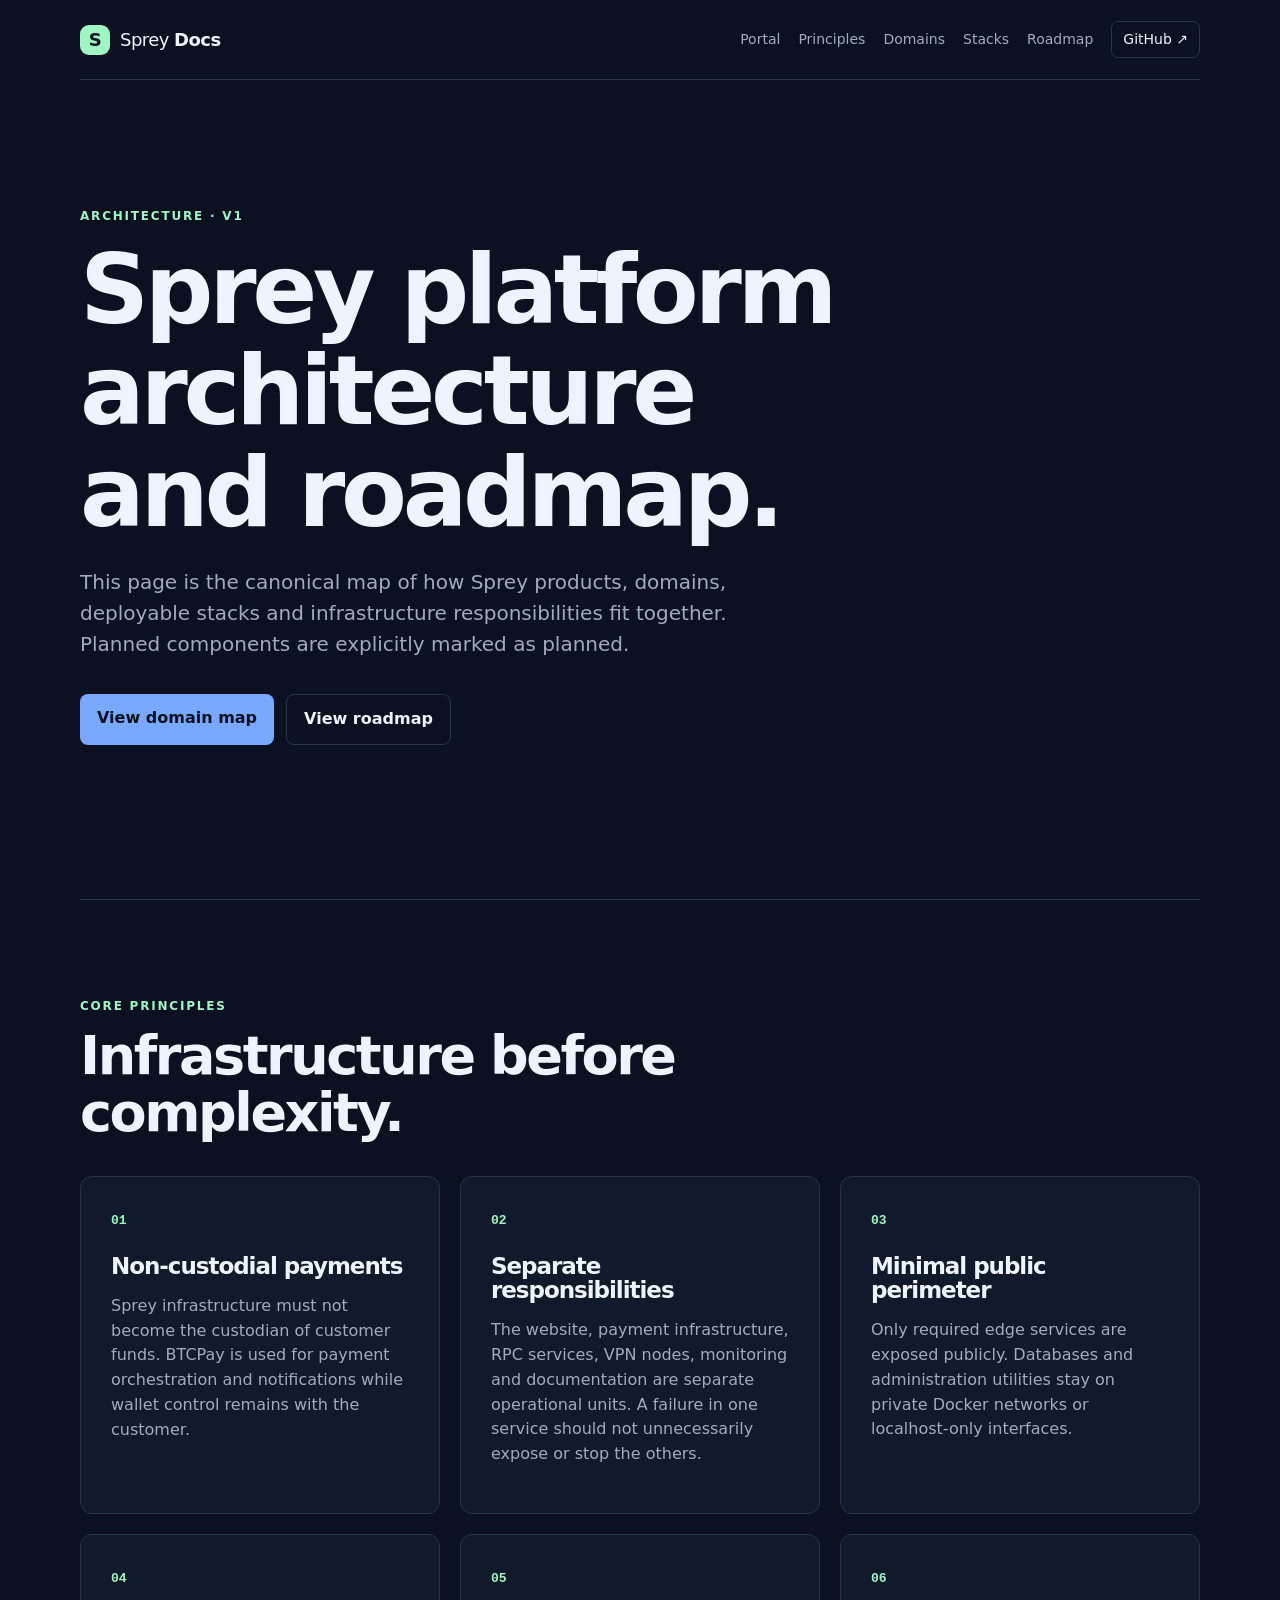
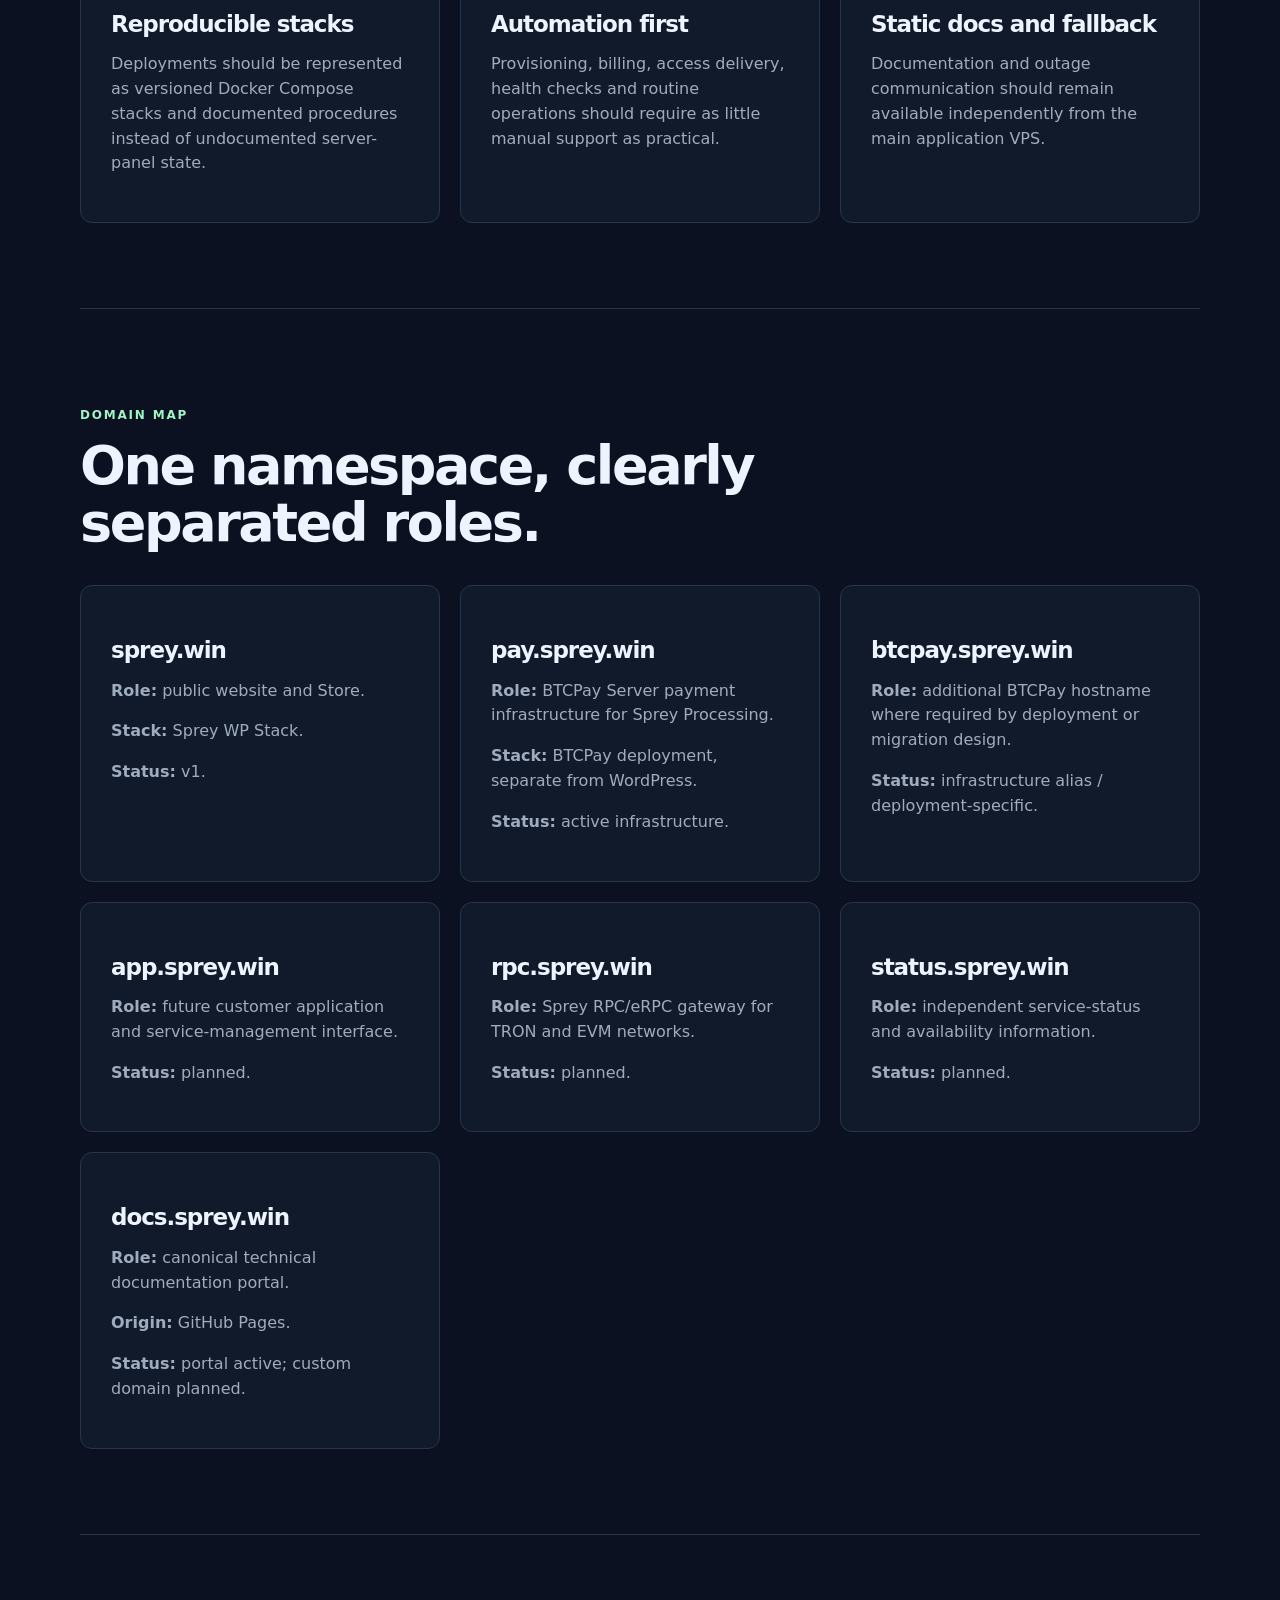
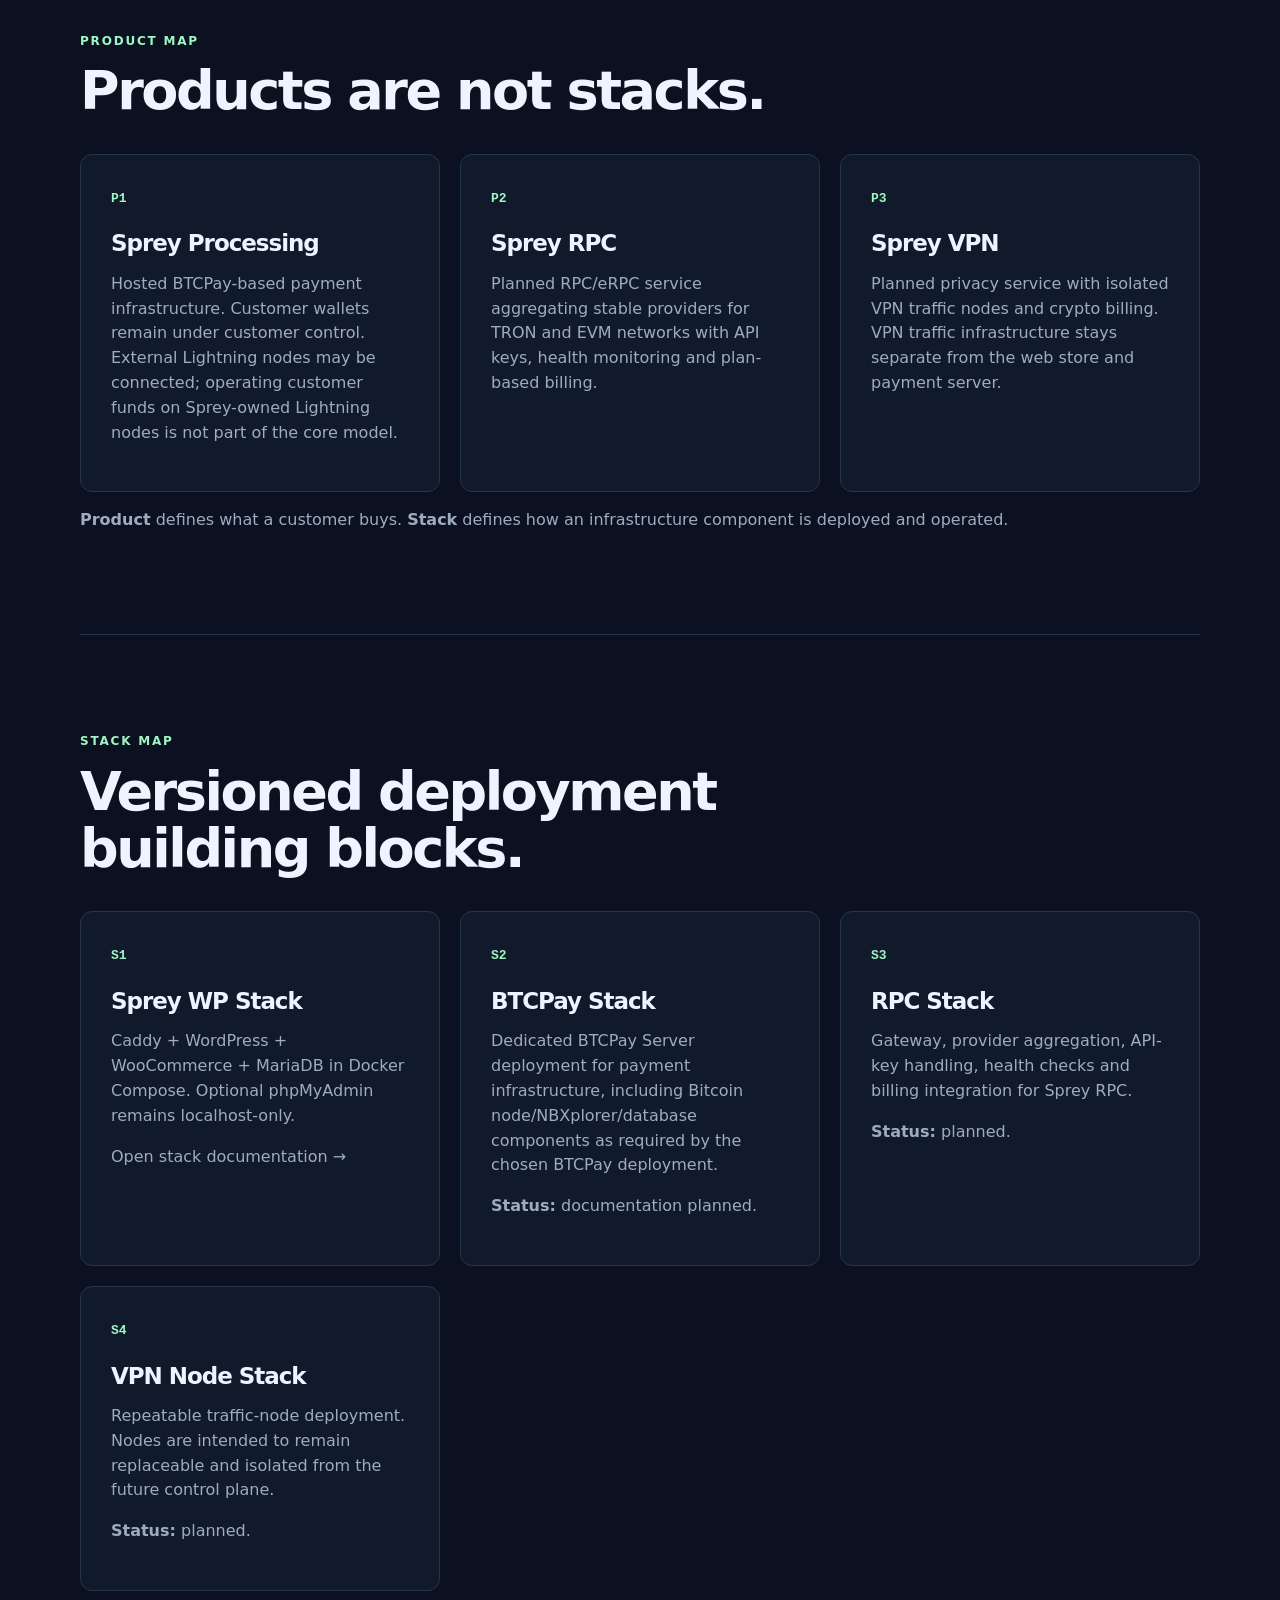
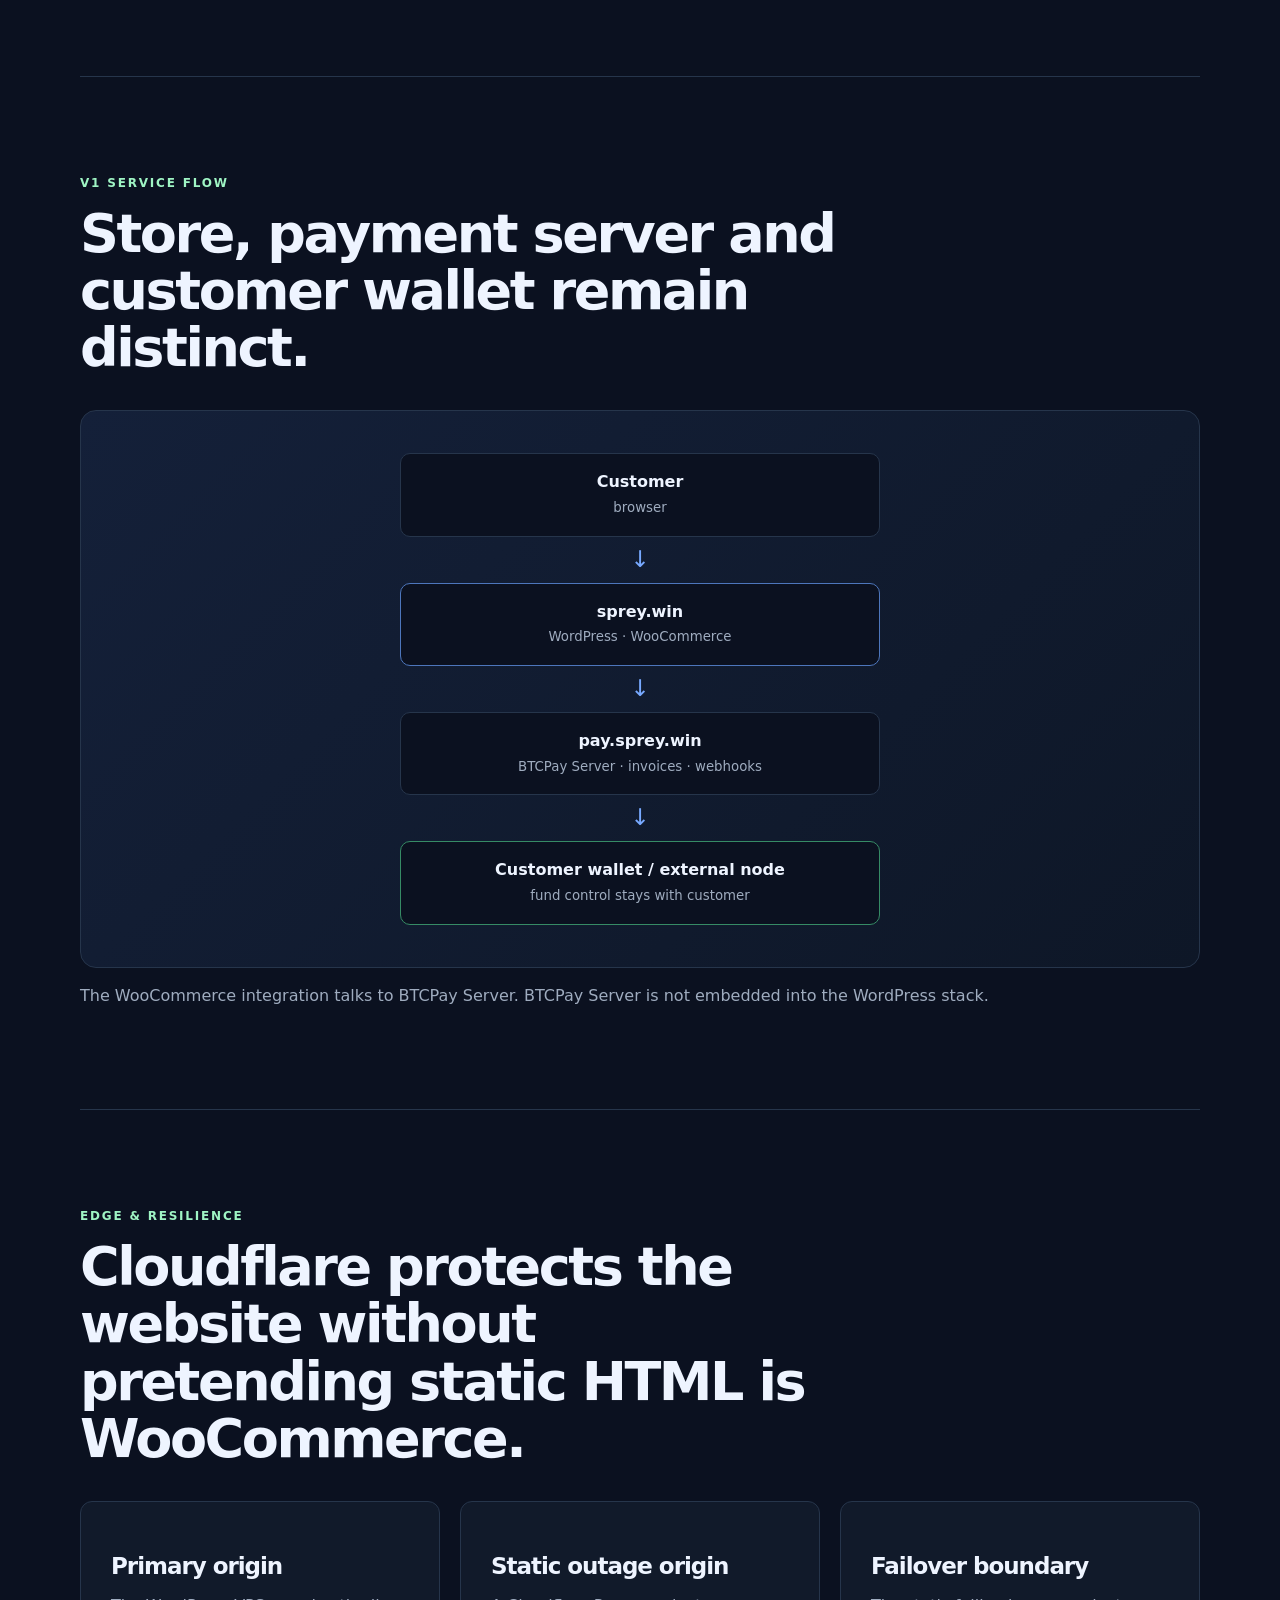
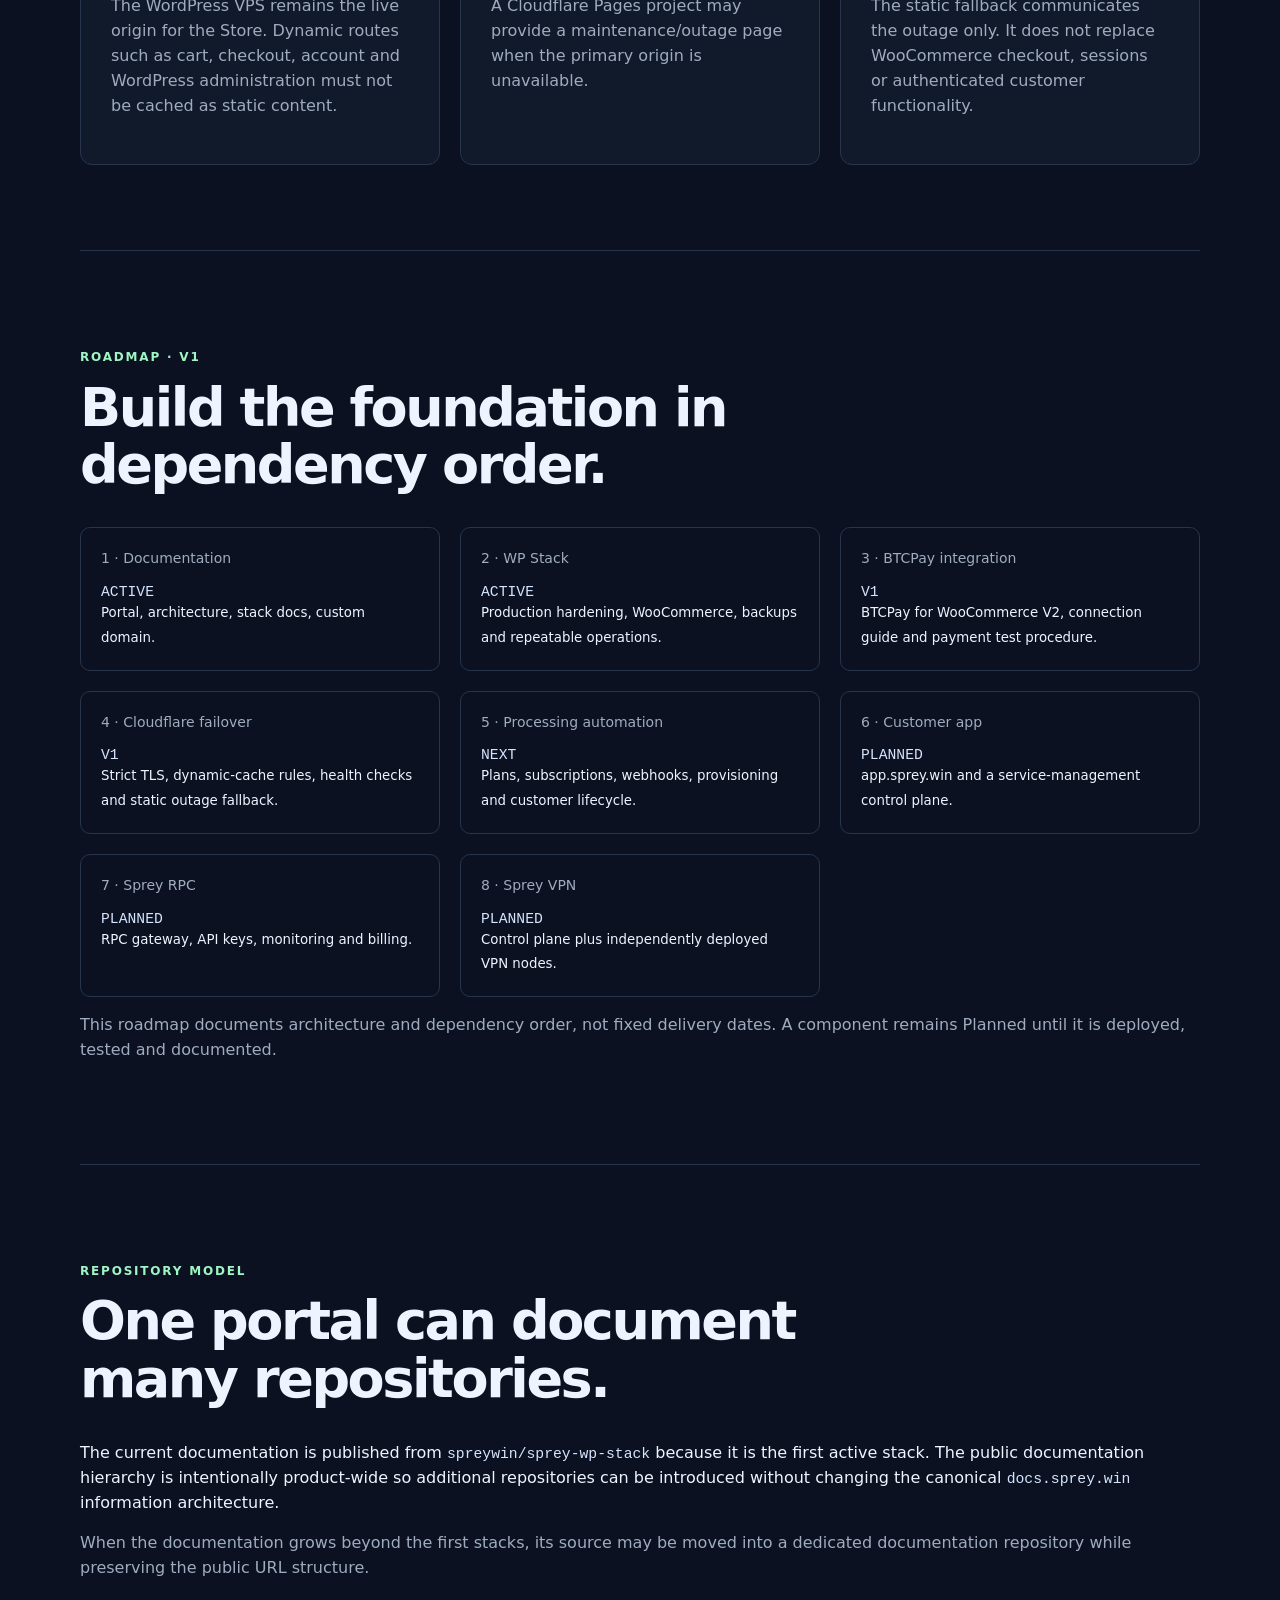
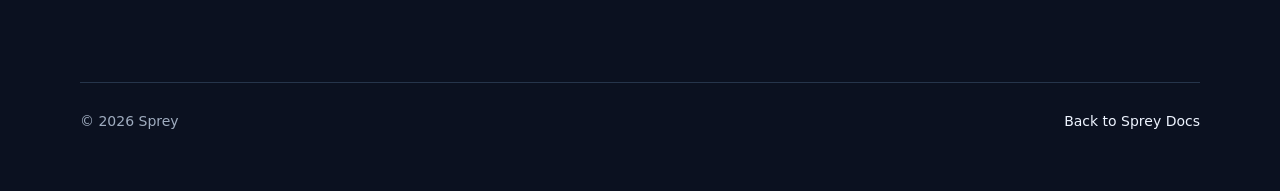
==== docs/architecture/index.html @ bfdc6162 "docs: add Sprey v1 architecture and roadmap" ====
<!doctype html>
<html lang="en">
<head>
  <meta charset="utf-8">
  <meta name="viewport" content="width=device-width, initial-scale=1">
  <meta name="description" content="Sprey v1 architecture and roadmap.">
  <title>Sprey Architecture & Roadmap — Sprey Docs</title>
  <link rel="stylesheet" href="../style.css">
</head>
<body>
<header class="site-header">
  <a class="brand" href="../"><span class="brand-mark">S</span><span>Sprey <b>Docs</b></span></a>
  <nav aria-label="Navigation"><a href="../">Portal</a><a href="#principles">Principles</a><a href="#domains">Domains</a><a href="#stacks">Stacks</a><a href="#roadmap">Roadmap</a><a class="nav-github" href="https://github.com/spreywin" rel="noopener">GitHub ↗</a></nav>
</header>
<main>
  <section class="hero">
    <p class="eyebrow">ARCHITECTURE · V1</p>
    <h1>Sprey platform architecture and roadmap.</h1>
    <p class="lead">This page is the canonical map of how Sprey products, domains, deployable stacks and infrastructure responsibilities fit together. Planned components are explicitly marked as planned.</p>
    <div class="hero-actions"><a class="button primary" href="#domains">View domain map</a><a class="button secondary" href="#roadmap">View roadmap</a></div>
  </section>

  <section id="principles" class="section">
    <p class="eyebrow">CORE PRINCIPLES</p><h2>Infrastructure before complexity.</h2>
    <div class="cards">
      <article><span class="card-number">01</span><h3>Non-custodial payments</h3><p>Sprey infrastructure must not become the custodian of customer funds. BTCPay is used for payment orchestration and notifications while wallet control remains with the customer.</p></article>
      <article><span class="card-number">02</span><h3>Separate responsibilities</h3><p>The website, payment infrastructure, RPC services, VPN nodes, monitoring and documentation are separate operational units. A failure in one service should not unnecessarily expose or stop the others.</p></article>
      <article><span class="card-number">03</span><h3>Minimal public perimeter</h3><p>Only required edge services are exposed publicly. Databases and administration utilities stay on private Docker networks or localhost-only interfaces.</p></article>
      <article><span class="card-number">04</span><h3>Reproducible stacks</h3><p>Deployments should be represented as versioned Docker Compose stacks and documented procedures instead of undocumented server-panel state.</p></article>
      <article><span class="card-number">05</span><h3>Automation first</h3><p>Provisioning, billing, access delivery, health checks and routine operations should require as little manual support as practical.</p></article>
      <article><span class="card-number">06</span><h3>Static docs and fallback</h3><p>Documentation and outage communication should remain available independently from the main application VPS.</p></article>
    </div>
  </section>

  <section id="domains" class="section">
    <p class="eyebrow">DOMAIN MAP</p><h2>One namespace, clearly separated roles.</h2>
    <div class="cards">
      <article><h3>sprey.win</h3><p><strong>Role:</strong> public website and Store.</p><p><strong>Stack:</strong> Sprey WP Stack.</p><p><strong>Status:</strong> v1.</p></article>
      <article><h3>pay.sprey.win</h3><p><strong>Role:</strong> BTCPay Server payment infrastructure for Sprey Processing.</p><p><strong>Stack:</strong> BTCPay deployment, separate from WordPress.</p><p><strong>Status:</strong> active infrastructure.</p></article>
      <article><h3>btcpay.sprey.win</h3><p><strong>Role:</strong> additional BTCPay hostname where required by deployment or migration design.</p><p><strong>Status:</strong> infrastructure alias / deployment-specific.</p></article>
      <article><h3>app.sprey.win</h3><p><strong>Role:</strong> future customer application and service-management interface.</p><p><strong>Status:</strong> planned.</p></article>
      <article><h3>rpc.sprey.win</h3><p><strong>Role:</strong> Sprey RPC/eRPC gateway for TRON and EVM networks.</p><p><strong>Status:</strong> planned.</p></article>
      <article><h3>status.sprey.win</h3><p><strong>Role:</strong> independent service-status and availability information.</p><p><strong>Status:</strong> planned.</p></article>
      <article><h3>docs.sprey.win</h3><p><strong>Role:</strong> canonical technical documentation portal.</p><p><strong>Origin:</strong> GitHub Pages.</p><p><strong>Status:</strong> portal active; custom domain planned.</p></article>
    </div>
  </section>

  <section class="section">
    <p class="eyebrow">PRODUCT MAP</p><h2>Products are not stacks.</h2>
    <div class="cards">
      <article><span class="card-number">P1</span><h3>Sprey Processing</h3><p>Hosted BTCPay-based payment infrastructure. Customer wallets remain under customer control. External Lightning nodes may be connected; operating customer funds on Sprey-owned Lightning nodes is not part of the core model.</p></article>
      <article><span class="card-number">P2</span><h3>Sprey RPC</h3><p>Planned RPC/eRPC service aggregating stable providers for TRON and EVM networks with API keys, health monitoring and plan-based billing.</p></article>
      <article><span class="card-number">P3</span><h3>Sprey VPN</h3><p>Planned privacy service with isolated VPN traffic nodes and crypto billing. VPN traffic infrastructure stays separate from the web store and payment server.</p></article>
    </div>
    <p class="note"><strong>Product</strong> defines what a customer buys. <strong>Stack</strong> defines how an infrastructure component is deployed and operated.</p>
  </section>

  <section id="stacks" class="section">
    <p class="eyebrow">STACK MAP</p><h2>Versioned deployment building blocks.</h2>
    <div class="cards">
      <article><span class="card-number">S1</span><h3>Sprey WP Stack</h3><p>Caddy + WordPress + WooCommerce + MariaDB in Docker Compose. Optional phpMyAdmin remains localhost-only.</p><p><a href="../stacks/wp-stack/">Open stack documentation →</a></p></article>
      <article><span class="card-number">S2</span><h3>BTCPay Stack</h3><p>Dedicated BTCPay Server deployment for payment infrastructure, including Bitcoin node/NBXplorer/database components as required by the chosen BTCPay deployment.</p><p><strong>Status:</strong> documentation planned.</p></article>
      <article><span class="card-number">S3</span><h3>RPC Stack</h3><p>Gateway, provider aggregation, API-key handling, health checks and billing integration for Sprey RPC.</p><p><strong>Status:</strong> planned.</p></article>
      <article><span class="card-number">S4</span><h3>VPN Node Stack</h3><p>Repeatable traffic-node deployment. Nodes are intended to remain replaceable and isolated from the future control plane.</p><p><strong>Status:</strong> planned.</p></article>
    </div>
  </section>

  <section class="section">
    <p class="eyebrow">V1 SERVICE FLOW</p><h2>Store, payment server and customer wallet remain distinct.</h2>
    <div class="architecture" role="img" aria-label="Customer to Sprey Store to BTCPay to customer wallet flow">
      <div class="node internet">Customer<br><small>browser</small></div><span class="arrow">↓</span>
      <div class="node caddy">sprey.win<br><small>WordPress · WooCommerce</small></div><span class="arrow">↓</span>
      <div class="node wordpress">pay.sprey.win<br><small>BTCPay Server · invoices · webhooks</small></div><span class="arrow">↓</span>
      <div class="node database">Customer wallet / external node<br><small>fund control stays with customer</small></div>
    </div>
    <p class="note">The WooCommerce integration talks to BTCPay Server. BTCPay Server is not embedded into the WordPress stack.</p>
  </section>

  <section class="section">
    <p class="eyebrow">EDGE & RESILIENCE</p><h2>Cloudflare protects the website without pretending static HTML is WooCommerce.</h2>
    <div class="cards">
      <article><h3>Primary origin</h3><p>The WordPress VPS remains the live origin for the Store. Dynamic routes such as cart, checkout, account and WordPress administration must not be cached as static content.</p></article>
      <article><h3>Static outage origin</h3><p>A Cloudflare Pages project may provide a maintenance/outage page when the primary origin is unavailable.</p></article>
      <article><h3>Failover boundary</h3><p>The static fallback communicates the outage only. It does not replace WooCommerce checkout, sessions or authenticated customer functionality.</p></article>
    </div>
  </section>

  <section id="roadmap" class="section operations">
    <p class="eyebrow">ROADMAP · V1</p><h2>Build the foundation in dependency order.</h2>
    <div class="command-grid">
      <div><p>1 · Documentation</p><code>ACTIVE</code><small>Portal, architecture, stack docs, custom domain.</small></div>
      <div><p>2 · WP Stack</p><code>ACTIVE</code><small>Production hardening, WooCommerce, backups and repeatable operations.</small></div>
      <div><p>3 · BTCPay integration</p><code>V1</code><small>BTCPay for WooCommerce V2, connection guide and payment test procedure.</small></div>
      <div><p>4 · Cloudflare failover</p><code>V1</code><small>Strict TLS, dynamic-cache rules, health checks and static outage fallback.</small></div>
      <div><p>5 · Processing automation</p><code>NEXT</code><small>Plans, subscriptions, webhooks, provisioning and customer lifecycle.</small></div>
      <div><p>6 · Customer app</p><code>PLANNED</code><small>app.sprey.win and a service-management control plane.</small></div>
      <div><p>7 · Sprey RPC</p><code>PLANNED</code><small>RPC gateway, API keys, monitoring and billing.</small></div>
      <div><p>8 · Sprey VPN</p><code>PLANNED</code><small>Control plane plus independently deployed VPN nodes.</small></div>
    </div>
    <p class="warning">This roadmap documents architecture and dependency order, not fixed delivery dates. A component remains Planned until it is deployed, tested and documented.</p>
  </section>

  <section class="section">
    <p class="eyebrow">REPOSITORY MODEL</p><h2>One portal can document many repositories.</h2>
    <p>The current documentation is published from <code>spreywin/sprey-wp-stack</code> because it is the first active stack. The public documentation hierarchy is intentionally product-wide so additional repositories can be introduced without changing the canonical <code>docs.sprey.win</code> information architecture.</p>
    <p class="note">When the documentation grows beyond the first stacks, its source may be moved into a dedicated documentation repository while preserving the public URL structure.</p>
  </section>
</main>
<footer><span>© 2026 Sprey</span><a href="../">Back to Sprey Docs</a></footer>
</body>
</html>
---- docs/style.css ----
:root{--ink:#eef4ff;--muted:#9facbf;--blue:#78a9ff;--line:#26354b;--surface:#111a2a;--page:#0b1120;--mint:#9ff5c4}*{box-sizing:border-box}html{scroll-behavior:smooth}body{margin:0;color:var(--ink);background:var(--page);font:16px/1.55 Inter,ui-sans-serif,system-ui,sans-serif}a{color:inherit;text-decoration:none}code{color:#d5e5ff;font:.92em ui-monospace,SFMono-Regular,Menlo,monospace}.site-header,main,footer{width:min(1120px,calc(100% - 40px));margin:auto}.site-header{height:80px;display:flex;align-items:center;justify-content:space-between;border-bottom:1px solid var(--line)}.brand{display:flex;gap:10px;align-items:center;font-size:18px;letter-spacing:-.03em}.brand b{font-weight:700}.brand-mark{display:grid;width:30px;height:30px;place-items:center;border-radius:9px;color:var(--page);background:var(--mint);font-weight:900}nav{display:flex;align-items:center;gap:18px;color:var(--muted);font-size:14px}nav a:hover{color:var(--ink)}.nav-github{border:1px solid var(--line);padding:7px 11px;border-radius:7px;color:var(--ink)}.hero{padding:115px 0 90px;max-width:820px}.eyebrow{color:var(--mint);font-size:12px;font-weight:800;letter-spacing:.15em}.hero h1,h2,h3{letter-spacing:-.045em;line-height:1.06}.hero h1{margin:14px 0 22px;font-size:clamp(48px,8vw,96px)}.lead{max-width:690px;color:var(--muted);font-size:20px}.hero-actions{display:flex;flex-wrap:wrap;gap:12px;margin:34px 0 64px}.button{padding:12px 17px;border-radius:8px;font-weight:700}.primary{background:var(--blue);color:#061121}.secondary{border:1px solid var(--line)}.quick-facts{display:flex;flex-wrap:wrap;gap:38px;margin:0}.quick-facts div{min-width:145px}.quick-facts dt{font-weight:750;font-size:20px}.quick-facts dd{margin:0;color:var(--muted);font-size:14px}.section{padding:85px 0;border-top:1px solid var(--line)}.section h2{font-size:clamp(31px,5vw,54px);max-width:760px;margin:12px 0 34px}.architecture{padding:42px 25px;display:flex;flex-direction:column;align-items:center;background:linear-gradient(135deg,#142039,#0e1727);border:1px solid var(--line);border-radius:16px}.node{width:min(100%,480px);padding:16px 24px;border:1px solid var(--line);background:#0b1120;border-radius:10px;text-align:center;font-weight:750}.node small{color:var(--muted);font-weight:500}.caddy{border-color:#4d76bc}.database{border-color:#368b65}.arrow{color:var(--blue);padding:5px;font-size:23px}.note,.warning{color:var(--muted)}.split{display:grid;grid-template-columns:1fr 1fr;align-items:center;gap:70px}.split p{color:var(--muted)}.terminal{position:relative;padding:0 22px 58px;background:#070b13;border:1px solid var(--line);border-radius:12px;overflow:hidden}.terminal-title{padding:15px 0;color:var(--muted);font-size:12px}.terminal-title span{display:inline-block;width:9px;height:9px;margin-right:5px;border-radius:50%;background:#ff7f73}.terminal-title span:nth-child(2){background:#f7c35b}.terminal-title span:nth-child(3){background:#80dca1}.terminal pre{overflow-x:auto;white-space:pre-wrap}.copy{position:absolute;bottom:14px;right:14px;border:1px solid var(--line);border-radius:6px;padding:7px 10px;background:var(--surface);color:var(--ink);cursor:pointer}.cards,.command-grid{display:grid;grid-template-columns:repeat(3,1fr);gap:20px}.cards article{padding:30px;border-radius:12px;background:var(--surface);border:1px solid var(--line)}.card-number{color:var(--mint);font:700 13px ui-monospace,monospace}.cards h3{font-size:23px;margin:22px 0 12px}.cards p{color:var(--muted)}.command-grid div{padding:20px;border:1px solid var(--line);border-radius:10px}.command-grid p{margin-top:0;color:var(--muted);font-size:14px}.command-grid code{display:block;overflow-wrap:anywhere}.cloudflare{display:grid;grid-template-columns:1fr 1fr;gap:50px}.cloudflare h2{margin-bottom:0}.cloudflare p:last-child{color:var(--muted);align-self:center}footer{display:flex;justify-content:space-between;padding:28px 0 55px;color:var(--muted);border-top:1px solid var(--line);font-size:14px}footer a{color:var(--ink)}@media(max-width:850px){.site-header{height:auto;padding:18px 0;align-items:flex-start;gap:15px}.site-header nav{gap:12px;flex-wrap:wrap;justify-content:flex-end}.site-header nav a:not(.nav-github){display:none}.hero{padding:78px 0 65px}.split,.cloudflare,.cards,.command-grid{grid-template-columns:1fr;gap:18px}.section{padding:64px 0}.quick-facts{gap:22px}footer{flex-direction:column;gap:10px}}
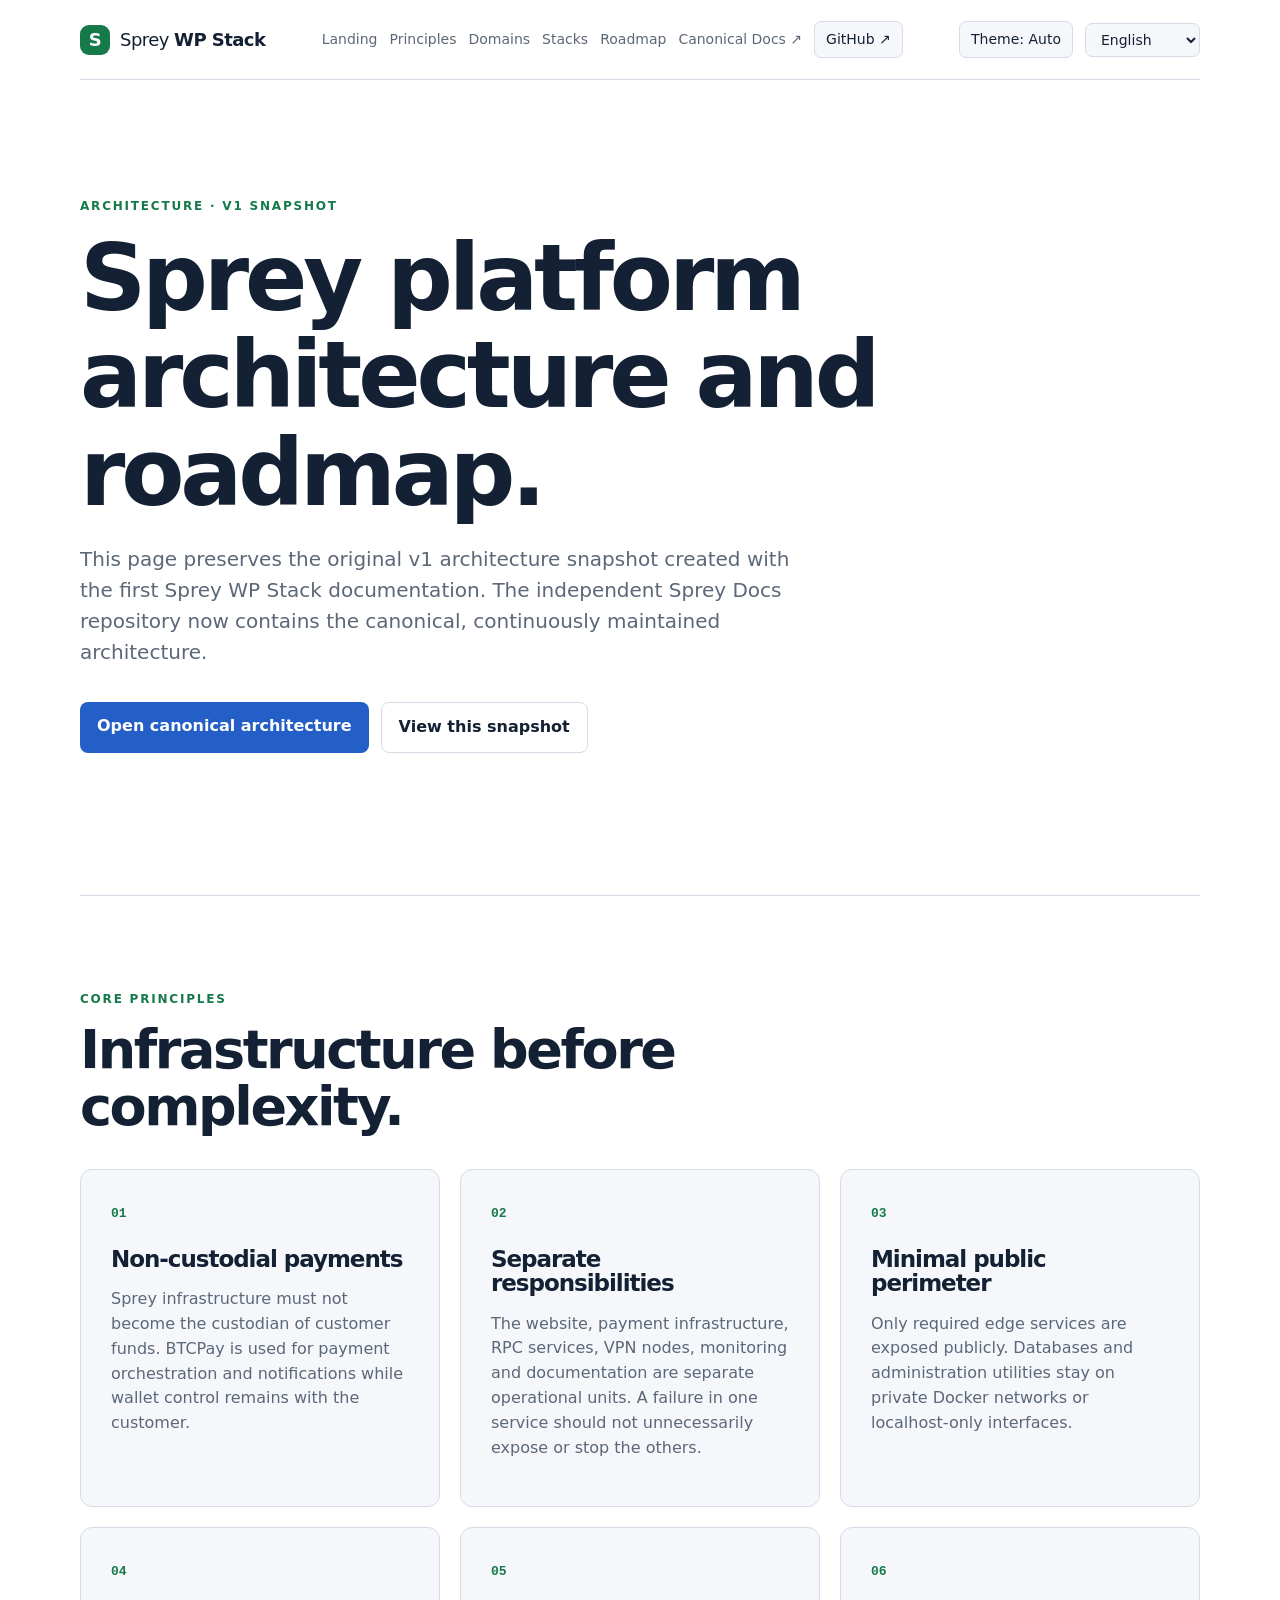
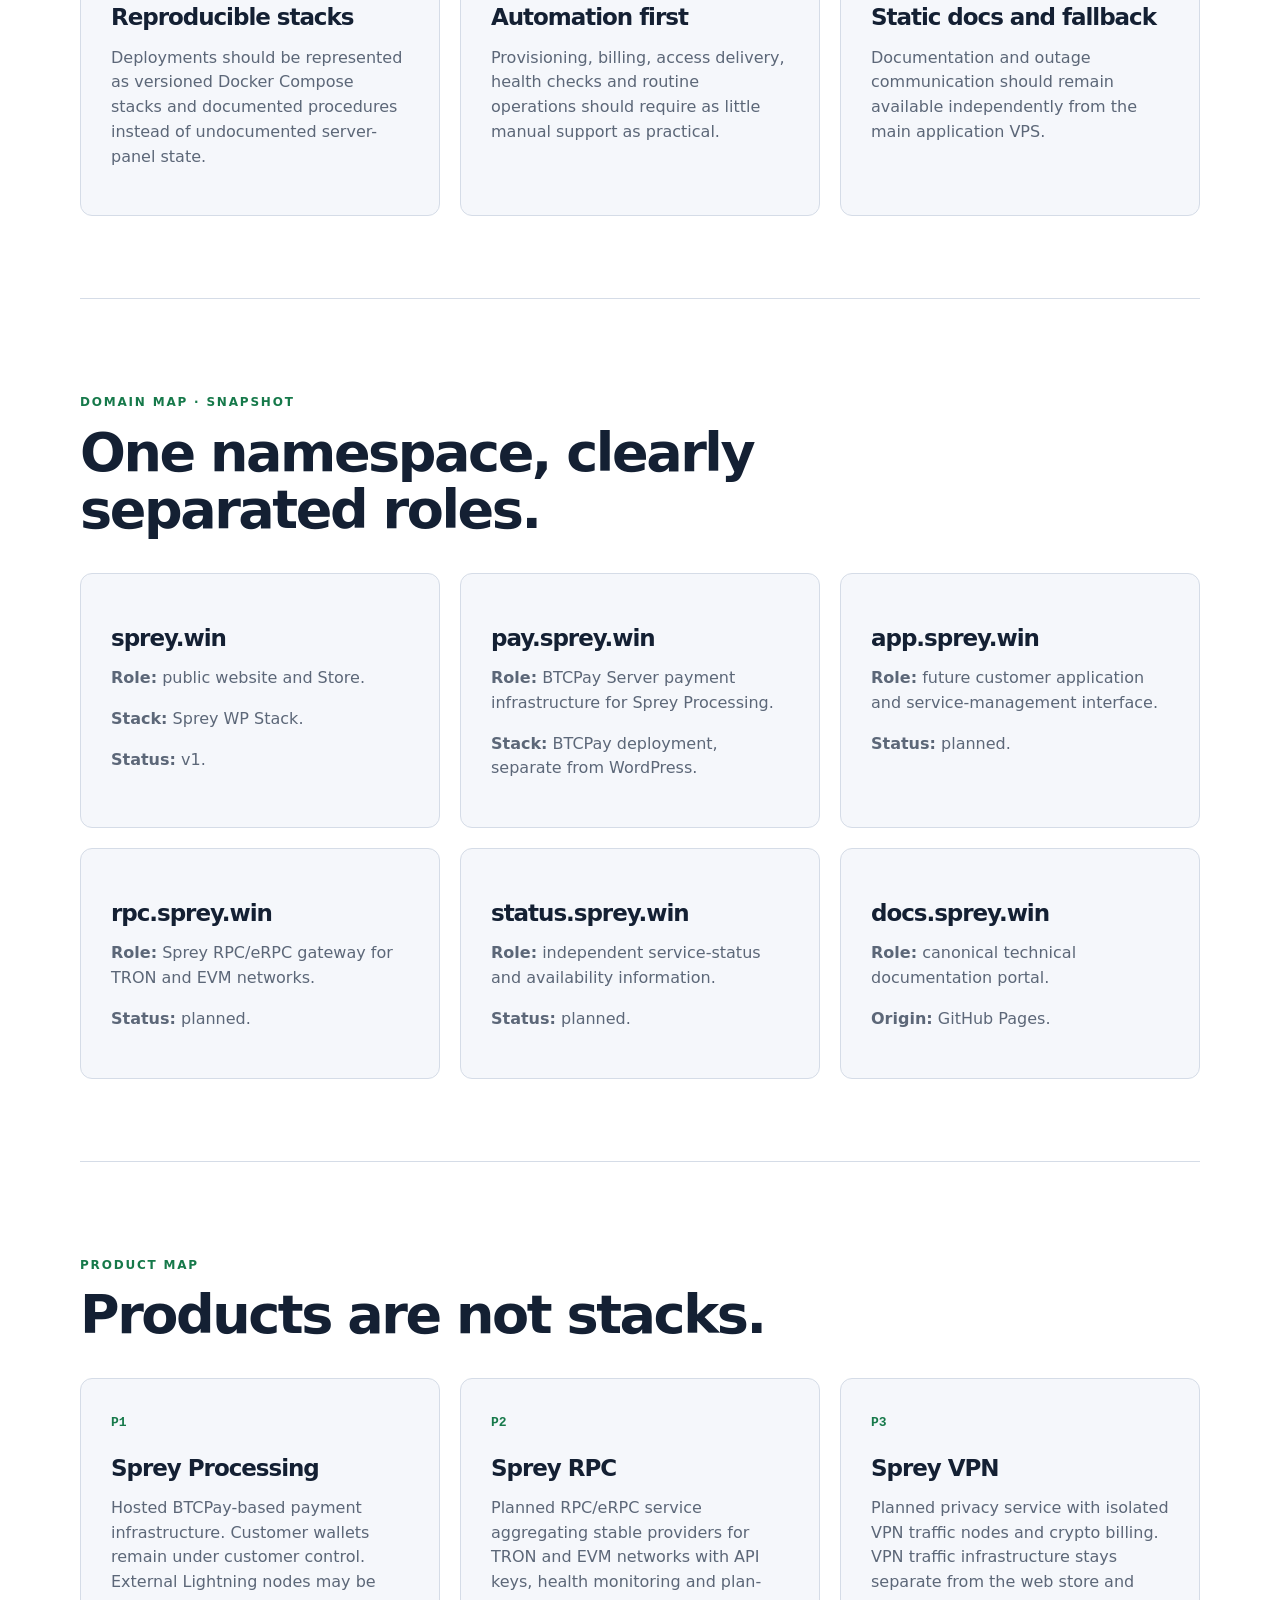
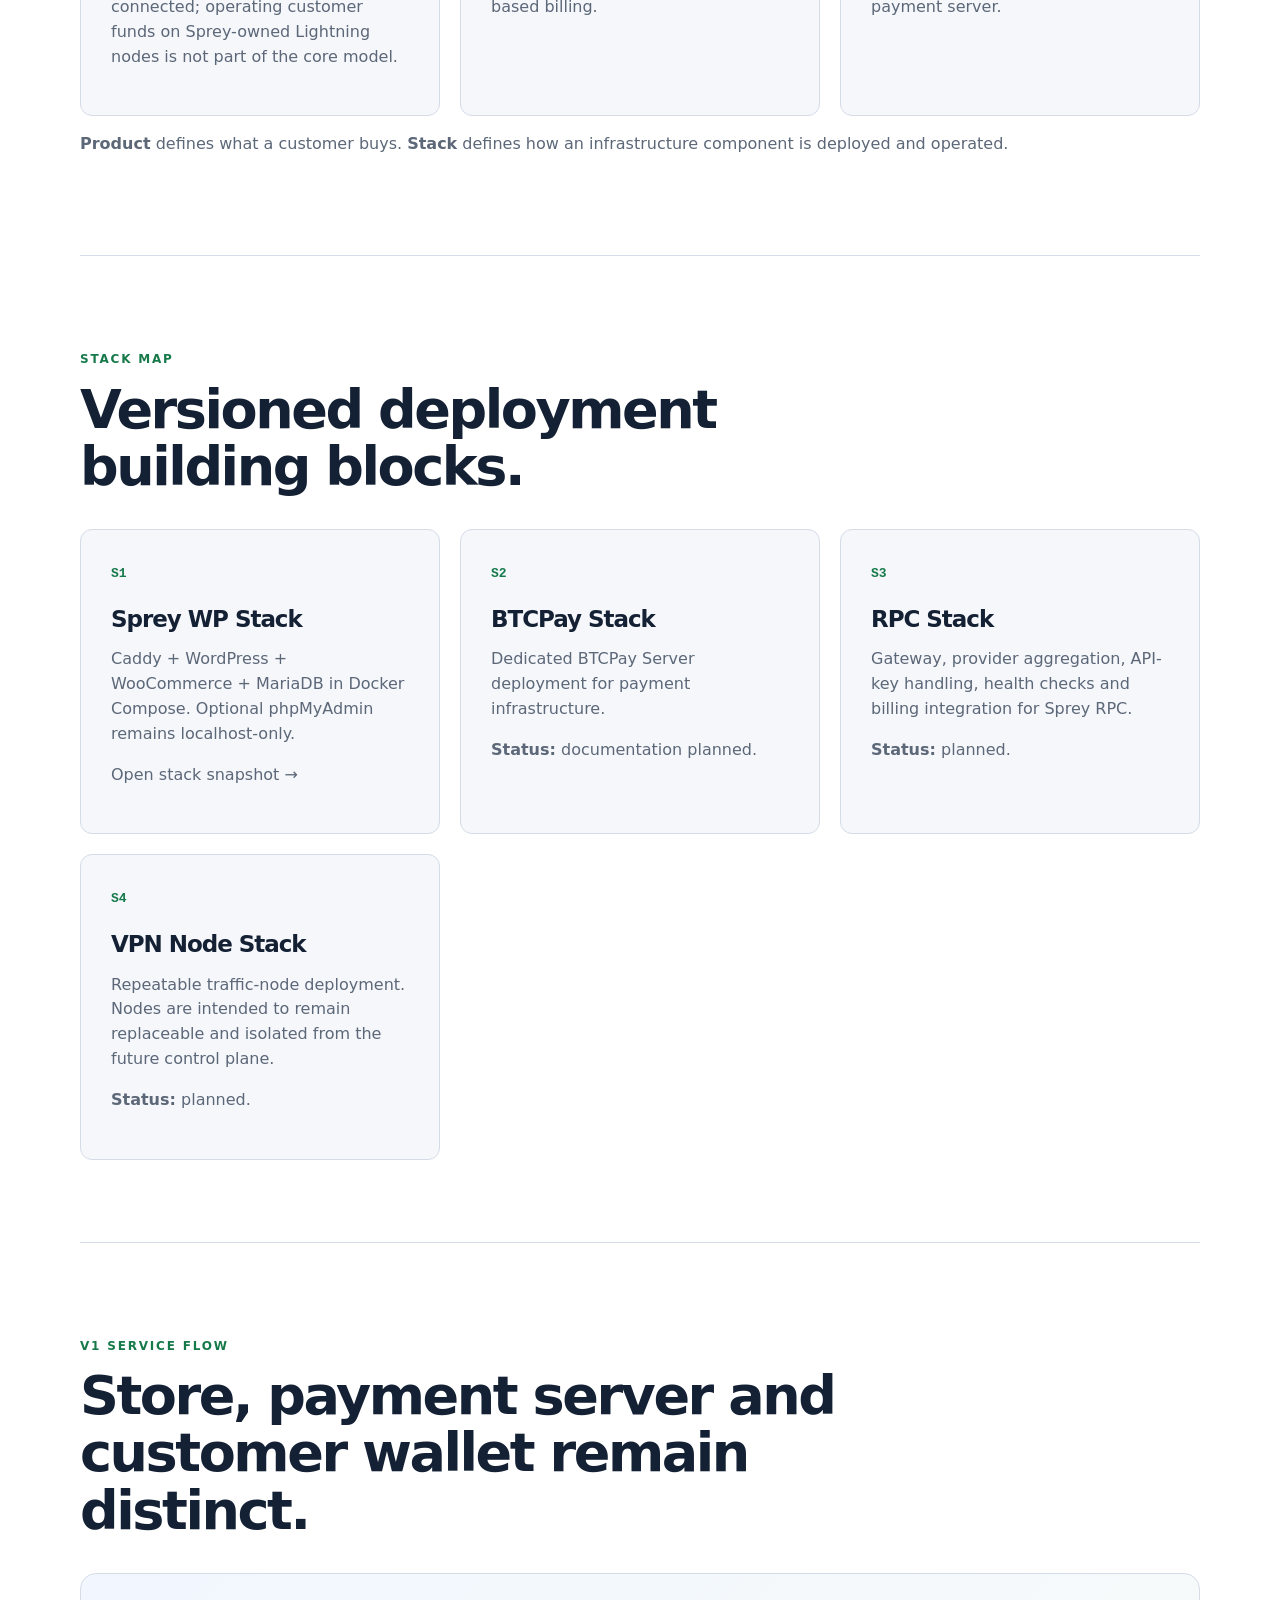
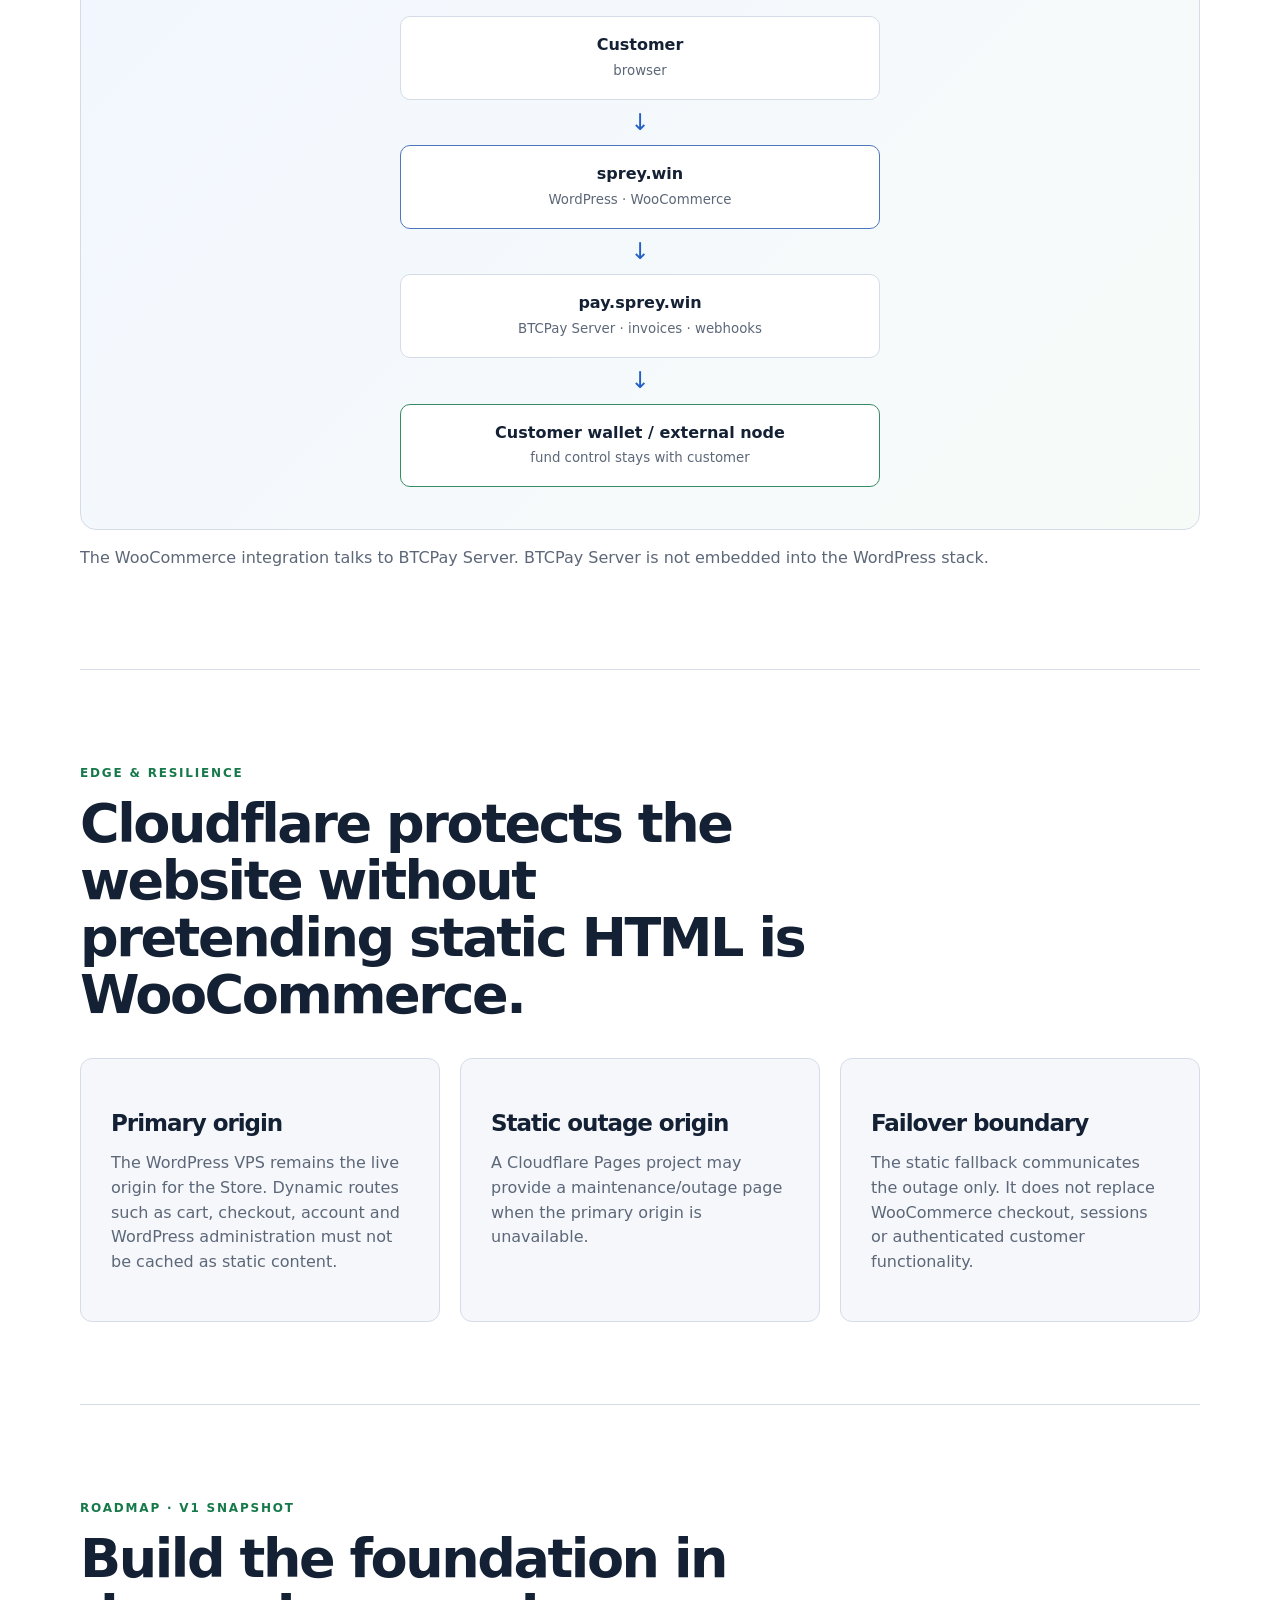
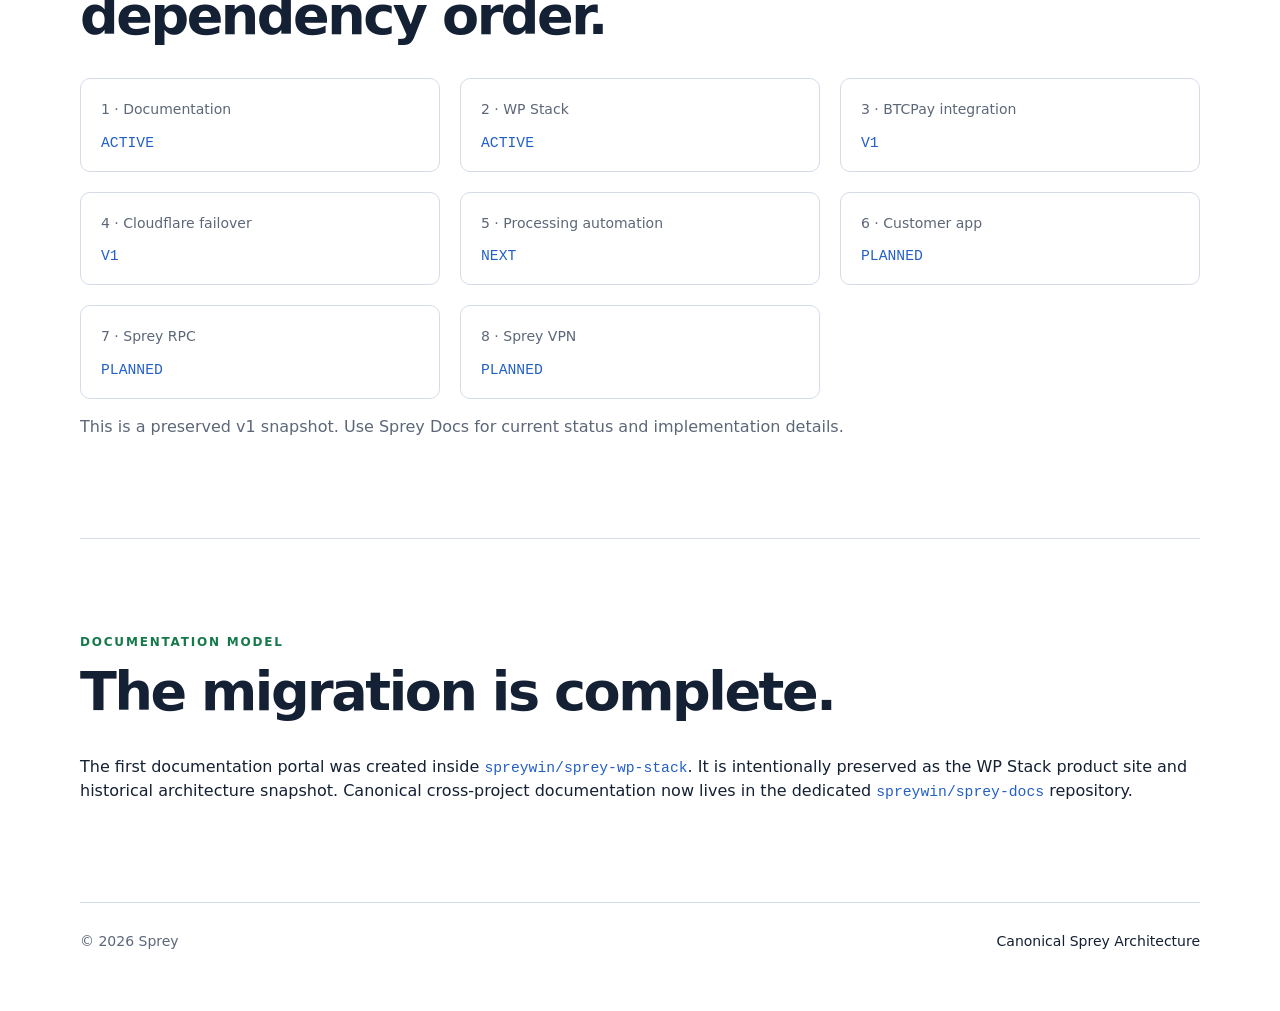
==== commit 9fc2c2c4: "docs: mark architecture page as legacy snapshot" ====
--- a/docs/architecture/index.html
+++ b/docs/architecture/index.html
@@ -3,21 +3,22 @@
 <head>
   <meta charset="utf-8">
   <meta name="viewport" content="width=device-width, initial-scale=1">
-  <meta name="description" content="Sprey v1 architecture and roadmap.">
-  <title>Sprey Architecture & Roadmap — Sprey Docs</title>
+  <meta name="description" content="Sprey v1 architecture snapshot from the Sprey WP Stack product site.">
+  <title>Sprey Architecture Snapshot — Sprey WP Stack</title>
   <link rel="stylesheet" href="../style.css">
+  <script src="../site.js" defer></script>
 </head>
 <body>
 <header class="site-header">
-  <a class="brand" href="../"><span class="brand-mark">S</span><span>Sprey <b>Docs</b></span></a>
-  <nav aria-label="Navigation"><a href="../">Portal</a><a href="#principles">Principles</a><a href="#domains">Domains</a><a href="#stacks">Stacks</a><a href="#roadmap">Roadmap</a><a class="nav-github" href="https://github.com/spreywin" rel="noopener">GitHub ↗</a></nav>
+  <a class="brand" href="../"><span class="brand-mark">S</span><span>Sprey <b>WP Stack</b></span></a>
+  <nav aria-label="Navigation"><a href="../">Landing</a><a href="#principles">Principles</a><a href="#domains">Domains</a><a href="#stacks">Stacks</a><a href="#roadmap">Roadmap</a><a href="https://spreywin.github.io/sprey-docs/architecture/">Canonical Docs ↗</a><a class="nav-github" href="https://github.com/spreywin" rel="noopener">GitHub ↗</a></nav>
 </header>
 <main>
   <section class="hero">
-    <p class="eyebrow">ARCHITECTURE · V1</p>
+    <p class="eyebrow">ARCHITECTURE · V1 SNAPSHOT</p>
     <h1>Sprey platform architecture and roadmap.</h1>
-    <p class="lead">This page is the canonical map of how Sprey products, domains, deployable stacks and infrastructure responsibilities fit together. Planned components are explicitly marked as planned.</p>
-    <div class="hero-actions"><a class="button primary" href="#domains">View domain map</a><a class="button secondary" href="#roadmap">View roadmap</a></div>
+    <p class="lead">This page preserves the original v1 architecture snapshot created with the first Sprey WP Stack documentation. The independent Sprey Docs repository now contains the canonical, continuously maintained architecture.</p>
+    <div class="hero-actions"><a class="button primary" href="https://spreywin.github.io/sprey-docs/architecture/">Open canonical architecture</a><a class="button secondary" href="#roadmap">View this snapshot</a></div>
   </section>
 
   <section id="principles" class="section">
@@ -33,15 +34,14 @@
   </section>
 
   <section id="domains" class="section">
-    <p class="eyebrow">DOMAIN MAP</p><h2>One namespace, clearly separated roles.</h2>
+    <p class="eyebrow">DOMAIN MAP · SNAPSHOT</p><h2>One namespace, clearly separated roles.</h2>
     <div class="cards">
       <article><h3>sprey.win</h3><p><strong>Role:</strong> public website and Store.</p><p><strong>Stack:</strong> Sprey WP Stack.</p><p><strong>Status:</strong> v1.</p></article>
-      <article><h3>pay.sprey.win</h3><p><strong>Role:</strong> BTCPay Server payment infrastructure for Sprey Processing.</p><p><strong>Stack:</strong> BTCPay deployment, separate from WordPress.</p><p><strong>Status:</strong> active infrastructure.</p></article>
-      <article><h3>btcpay.sprey.win</h3><p><strong>Role:</strong> additional BTCPay hostname where required by deployment or migration design.</p><p><strong>Status:</strong> infrastructure alias / deployment-specific.</p></article>
+      <article><h3>pay.sprey.win</h3><p><strong>Role:</strong> BTCPay Server payment infrastructure for Sprey Processing.</p><p><strong>Stack:</strong> BTCPay deployment, separate from WordPress.</p></article>
       <article><h3>app.sprey.win</h3><p><strong>Role:</strong> future customer application and service-management interface.</p><p><strong>Status:</strong> planned.</p></article>
       <article><h3>rpc.sprey.win</h3><p><strong>Role:</strong> Sprey RPC/eRPC gateway for TRON and EVM networks.</p><p><strong>Status:</strong> planned.</p></article>
       <article><h3>status.sprey.win</h3><p><strong>Role:</strong> independent service-status and availability information.</p><p><strong>Status:</strong> planned.</p></article>
-      <article><h3>docs.sprey.win</h3><p><strong>Role:</strong> canonical technical documentation portal.</p><p><strong>Origin:</strong> GitHub Pages.</p><p><strong>Status:</strong> portal active; custom domain planned.</p></article>
+      <article><h3>docs.sprey.win</h3><p><strong>Role:</strong> canonical technical documentation portal.</p><p><strong>Origin:</strong> GitHub Pages.</p></article>
     </div>
   </section>
 
@@ -58,8 +58,8 @@
   <section id="stacks" class="section">
     <p class="eyebrow">STACK MAP</p><h2>Versioned deployment building blocks.</h2>
     <div class="cards">
-      <article><span class="card-number">S1</span><h3>Sprey WP Stack</h3><p>Caddy + WordPress + WooCommerce + MariaDB in Docker Compose. Optional phpMyAdmin remains localhost-only.</p><p><a href="../stacks/wp-stack/">Open stack documentation →</a></p></article>
-      <article><span class="card-number">S2</span><h3>BTCPay Stack</h3><p>Dedicated BTCPay Server deployment for payment infrastructure, including Bitcoin node/NBXplorer/database components as required by the chosen BTCPay deployment.</p><p><strong>Status:</strong> documentation planned.</p></article>
+      <article><span class="card-number">S1</span><h3>Sprey WP Stack</h3><p>Caddy + WordPress + WooCommerce + MariaDB in Docker Compose. Optional phpMyAdmin remains localhost-only.</p><p><a href="../stacks/wp-stack/">Open stack snapshot →</a></p></article>
+      <article><span class="card-number">S2</span><h3>BTCPay Stack</h3><p>Dedicated BTCPay Server deployment for payment infrastructure.</p><p><strong>Status:</strong> documentation planned.</p></article>
       <article><span class="card-number">S3</span><h3>RPC Stack</h3><p>Gateway, provider aggregation, API-key handling, health checks and billing integration for Sprey RPC.</p><p><strong>Status:</strong> planned.</p></article>
       <article><span class="card-number">S4</span><h3>VPN Node Stack</h3><p>Repeatable traffic-node deployment. Nodes are intended to remain replaceable and isolated from the future control plane.</p><p><strong>Status:</strong> planned.</p></article>
     </div>
@@ -86,26 +86,25 @@
   </section>
 
   <section id="roadmap" class="section operations">
-    <p class="eyebrow">ROADMAP · V1</p><h2>Build the foundation in dependency order.</h2>
+    <p class="eyebrow">ROADMAP · V1 SNAPSHOT</p><h2>Build the foundation in dependency order.</h2>
     <div class="command-grid">
-      <div><p>1 · Documentation</p><code>ACTIVE</code><small>Portal, architecture, stack docs, custom domain.</small></div>
-      <div><p>2 · WP Stack</p><code>ACTIVE</code><small>Production hardening, WooCommerce, backups and repeatable operations.</small></div>
-      <div><p>3 · BTCPay integration</p><code>V1</code><small>BTCPay for WooCommerce V2, connection guide and payment test procedure.</small></div>
-      <div><p>4 · Cloudflare failover</p><code>V1</code><small>Strict TLS, dynamic-cache rules, health checks and static outage fallback.</small></div>
-      <div><p>5 · Processing automation</p><code>NEXT</code><small>Plans, subscriptions, webhooks, provisioning and customer lifecycle.</small></div>
-      <div><p>6 · Customer app</p><code>PLANNED</code><small>app.sprey.win and a service-management control plane.</small></div>
-      <div><p>7 · Sprey RPC</p><code>PLANNED</code><small>RPC gateway, API keys, monitoring and billing.</small></div>
-      <div><p>8 · Sprey VPN</p><code>PLANNED</code><small>Control plane plus independently deployed VPN nodes.</small></div>
+      <div><p>1 · Documentation</p><code>ACTIVE</code></div>
+      <div><p>2 · WP Stack</p><code>ACTIVE</code></div>
+      <div><p>3 · BTCPay integration</p><code>V1</code></div>
+      <div><p>4 · Cloudflare failover</p><code>V1</code></div>
+      <div><p>5 · Processing automation</p><code>NEXT</code></div>
+      <div><p>6 · Customer app</p><code>PLANNED</code></div>
+      <div><p>7 · Sprey RPC</p><code>PLANNED</code></div>
+      <div><p>8 · Sprey VPN</p><code>PLANNED</code></div>
     </div>
-    <p class="warning">This roadmap documents architecture and dependency order, not fixed delivery dates. A component remains Planned until it is deployed, tested and documented.</p>
+    <p class="warning">This is a preserved v1 snapshot. Use Sprey Docs for current status and implementation details.</p>
   </section>
 
   <section class="section">
-    <p class="eyebrow">REPOSITORY MODEL</p><h2>One portal can document many repositories.</h2>
-    <p>The current documentation is published from <code>spreywin/sprey-wp-stack</code> because it is the first active stack. The public documentation hierarchy is intentionally product-wide so additional repositories can be introduced without changing the canonical <code>docs.sprey.win</code> information architecture.</p>
-    <p class="note">When the documentation grows beyond the first stacks, its source may be moved into a dedicated documentation repository while preserving the public URL structure.</p>
+    <p class="eyebrow">DOCUMENTATION MODEL</p><h2>The migration is complete.</h2>
+    <p>The first documentation portal was created inside <code>spreywin/sprey-wp-stack</code>. It is intentionally preserved as the WP Stack product site and historical architecture snapshot. Canonical cross-project documentation now lives in the dedicated <code>spreywin/sprey-docs</code> repository.</p>
   </section>
 </main>
-<footer><span>© 2026 Sprey</span><a href="../">Back to Sprey Docs</a></footer>
+<footer><span>© 2026 Sprey</span><a href="https://spreywin.github.io/sprey-docs/architecture/">Canonical Sprey Architecture</a></footer>
 </body>
 </html>
--- a/docs/style.css
+++ b/docs/style.css
@@ -1 +1 @@
-:root{--ink:#eef4ff;--muted:#9facbf;--blue:#78a9ff;--line:#26354b;--surface:#111a2a;--page:#0b1120;--mint:#9ff5c4}*{box-sizing:border-box}html{scroll-behavior:smooth}body{margin:0;color:var(--ink);background:var(--page);font:16px/1.55 Inter,ui-sans-serif,system-ui,sans-serif}a{color:inherit;text-decoration:none}code{color:#d5e5ff;font:.92em ui-monospace,SFMono-Regular,Menlo,monospace}.site-header,main,footer{width:min(1120px,calc(100% - 40px));margin:auto}.site-header{height:80px;display:flex;align-items:center;justify-content:space-between;border-bottom:1px solid var(--line)}.brand{display:flex;gap:10px;align-items:center;font-size:18px;letter-spacing:-.03em}.brand b{font-weight:700}.brand-mark{display:grid;width:30px;height:30px;place-items:center;border-radius:9px;color:var(--page);background:var(--mint);font-weight:900}nav{display:flex;align-items:center;gap:18px;color:var(--muted);font-size:14px}nav a:hover{color:var(--ink)}.nav-github{border:1px solid var(--line);padding:7px 11px;border-radius:7px;color:var(--ink)}.hero{padding:115px 0 90px;max-width:820px}.eyebrow{color:var(--mint);font-size:12px;font-weight:800;letter-spacing:.15em}.hero h1,h2,h3{letter-spacing:-.045em;line-height:1.06}.hero h1{margin:14px 0 22px;font-size:clamp(48px,8vw,96px)}.lead{max-width:690px;color:var(--muted);font-size:20px}.hero-actions{display:flex;flex-wrap:wrap;gap:12px;margin:34px 0 64px}.button{padding:12px 17px;border-radius:8px;font-weight:700}.primary{background:var(--blue);color:#061121}.secondary{border:1px solid var(--line)}.quick-facts{display:flex;flex-wrap:wrap;gap:38px;margin:0}.quick-facts div{min-width:145px}.quick-facts dt{font-weight:750;font-size:20px}.quick-facts dd{margin:0;color:var(--muted);font-size:14px}.section{padding:85px 0;border-top:1px solid var(--line)}.section h2{font-size:clamp(31px,5vw,54px);max-width:760px;margin:12px 0 34px}.architecture{padding:42px 25px;display:flex;flex-direction:column;align-items:center;background:linear-gradient(135deg,#142039,#0e1727);border:1px solid var(--line);border-radius:16px}.node{width:min(100%,480px);padding:16px 24px;border:1px solid var(--line);background:#0b1120;border-radius:10px;text-align:center;font-weight:750}.node small{color:var(--muted);font-weight:500}.caddy{border-color:#4d76bc}.database{border-color:#368b65}.arrow{color:var(--blue);padding:5px;font-size:23px}.note,.warning{color:var(--muted)}.split{display:grid;grid-template-columns:1fr 1fr;align-items:center;gap:70px}.split p{color:var(--muted)}.terminal{position:relative;padding:0 22px 58px;background:#070b13;border:1px solid var(--line);border-radius:12px;overflow:hidden}.terminal-title{padding:15px 0;color:var(--muted);font-size:12px}.terminal-title span{display:inline-block;width:9px;height:9px;margin-right:5px;border-radius:50%;background:#ff7f73}.terminal-title span:nth-child(2){background:#f7c35b}.terminal-title span:nth-child(3){background:#80dca1}.terminal pre{overflow-x:auto;white-space:pre-wrap}.copy{position:absolute;bottom:14px;right:14px;border:1px solid var(--line);border-radius:6px;padding:7px 10px;background:var(--surface);color:var(--ink);cursor:pointer}.cards,.command-grid{display:grid;grid-template-columns:repeat(3,1fr);gap:20px}.cards article{padding:30px;border-radius:12px;background:var(--surface);border:1px solid var(--line)}.card-number{color:var(--mint);font:700 13px ui-monospace,monospace}.cards h3{font-size:23px;margin:22px 0 12px}.cards p{color:var(--muted)}.command-grid div{padding:20px;border:1px solid var(--line);border-radius:10px}.command-grid p{margin-top:0;color:var(--muted);font-size:14px}.command-grid code{display:block;overflow-wrap:anywhere}.cloudflare{display:grid;grid-template-columns:1fr 1fr;gap:50px}.cloudflare h2{margin-bottom:0}.cloudflare p:last-child{color:var(--muted);align-self:center}footer{display:flex;justify-content:space-between;padding:28px 0 55px;color:var(--muted);border-top:1px solid var(--line);font-size:14px}footer a{color:var(--ink)}@media(max-width:850px){.site-header{height:auto;padding:18px 0;align-items:flex-start;gap:15px}.site-header nav{gap:12px;flex-wrap:wrap;justify-content:flex-end}.site-header nav a:not(.nav-github){display:none}.hero{padding:78px 0 65px}.split,.cloudflare,.cards,.command-grid{grid-template-columns:1fr;gap:18px}.section{padding:64px 0}.quick-facts{gap:22px}footer{flex-direction:column;gap:10px}}+:root{color-scheme:dark;--ink:#eef4ff;--muted:#9facbf;--blue:#78a9ff;--line:#26354b;--surface:#111a2a;--page:#0b1120;--mint:#9ff5c4;--hero-grad:linear-gradient(135deg,#142039,#0e1727);--terminal:#070b13;--brand-ink:#061121}html[data-theme="light"]{color-scheme:light;--ink:#142033;--muted:#5c6778;--blue:#235fc7;--line:#d5dce7;--surface:#f5f7fb;--page:#ffffff;--mint:#16794a;--hero-grad:linear-gradient(135deg,#f2f7ff,#f7fbf8);--terminal:#eef2f8;--brand-ink:#ffffff}html[data-theme="dark"]{color-scheme:dark}@media(prefers-color-scheme:light){:root:not([data-theme]){color-scheme:light;--ink:#142033;--muted:#5c6778;--blue:#235fc7;--line:#d5dce7;--surface:#f5f7fb;--page:#ffffff;--mint:#16794a;--hero-grad:linear-gradient(135deg,#f2f7ff,#f7fbf8);--terminal:#eef2f8;--brand-ink:#ffffff}}*{box-sizing:border-box}html{scroll-behavior:smooth}body{margin:0;color:var(--ink);background:var(--page);font:16px/1.55 Inter,ui-sans-serif,system-ui,sans-serif;transition:background .2s ease,color .2s ease}a{color:inherit;text-decoration:none}code{color:var(--blue);font:.92em ui-monospace,SFMono-Regular,Menlo,monospace}.site-header,main,footer{width:min(1120px,calc(100% - 40px));margin:auto}.site-header{min-height:80px;display:flex;align-items:center;justify-content:space-between;gap:20px;border-bottom:1px solid var(--line)}.brand{display:flex;gap:10px;align-items:center;font-size:18px;letter-spacing:-.03em}.brand b{font-weight:700}.brand-mark{display:grid;width:30px;height:30px;place-items:center;border-radius:9px;color:var(--brand-ink);background:var(--mint);font-weight:900}nav,.header-tools{display:flex;align-items:center;gap:12px;color:var(--muted);font-size:14px}nav a:hover{color:var(--ink)}.nav-github,.tool-control{border:1px solid var(--line);padding:7px 11px;border-radius:7px;color:var(--ink);background:var(--surface);font:inherit;cursor:pointer}.tool-control:hover,.nav-github:hover{border-color:var(--blue)}select.tool-control{max-width:150px}.hero{padding:105px 0 82px;max-width:880px}.eyebrow{color:var(--mint);font-size:12px;font-weight:800;letter-spacing:.15em}.hero h1,h2,h3{letter-spacing:-.045em;line-height:1.06}.hero h1{margin:14px 0 22px;font-size:clamp(48px,8vw,92px)}.lead{max-width:720px;color:var(--muted);font-size:20px}.hero-actions{display:flex;flex-wrap:wrap;gap:12px;margin:34px 0 60px}.button{padding:12px 17px;border-radius:8px;font-weight:700}.primary{background:var(--blue);color:#fff}.secondary{border:1px solid var(--line)}.quick-facts{display:flex;flex-wrap:wrap;gap:38px;margin:0}.quick-facts div{min-width:145px}.quick-facts dt{font-weight:750;font-size:20px}.quick-facts dd{margin:0;color:var(--muted);font-size:14px}.section{padding:82px 0;border-top:1px solid var(--line)}.section h2{font-size:clamp(31px,5vw,54px);max-width:760px;margin:12px 0 34px}.architecture{padding:42px 25px;display:flex;flex-direction:column;align-items:center;background:var(--hero-grad);border:1px solid var(--line);border-radius:16px}.node{width:min(100%,480px);padding:16px 24px;border:1px solid var(--line);background:var(--page);border-radius:10px;text-align:center;font-weight:750}.node small{color:var(--muted);font-weight:500}.caddy{border-color:#4d76bc}.database{border-color:#368b65}.arrow{color:var(--blue);padding:5px;font-size:23px}.note,.warning{color:var(--muted)}.split{display:grid;grid-template-columns:1fr 1fr;align-items:center;gap:70px}.split p{color:var(--muted)}.terminal{position:relative;padding:0 22px 58px;background:var(--terminal);border:1px solid var(--line);border-radius:12px;overflow:hidden}.terminal-title{padding:15px 0;color:var(--muted);font-size:12px}.terminal-title span{display:inline-block;width:9px;height:9px;margin-right:5px;border-radius:50%;background:#ff7f73}.terminal-title span:nth-child(2){background:#f7c35b}.terminal-title span:nth-child(3){background:#80dca1}.terminal pre{overflow-x:auto;white-space:pre-wrap}.copy{position:absolute;bottom:14px;right:14px;border:1px solid var(--line);border-radius:6px;padding:7px 10px;background:var(--surface);color:var(--ink);cursor:pointer}.cards,.command-grid{display:grid;grid-template-columns:repeat(3,1fr);gap:20px}.cards article{padding:30px;border-radius:12px;background:var(--surface);border:1px solid var(--line)}.card-number{color:var(--mint);font:700 13px ui-monospace,monospace}.cards h3{font-size:23px;margin:22px 0 12px}.cards p{color:var(--muted)}.command-grid div{padding:20px;border:1px solid var(--line);border-radius:10px}.command-grid p{margin-top:0;color:var(--muted);font-size:14px}.command-grid code{display:block;overflow-wrap:anywhere}.cloudflare{display:grid;grid-template-columns:1fr 1fr;gap:50px}.cloudflare h2{margin-bottom:0}.cloudflare p:last-child{color:var(--muted);align-self:center}.status-grid{display:grid;grid-template-columns:repeat(4,1fr);gap:16px}.status-grid article{padding:22px;border:1px solid var(--line);border-radius:10px;background:var(--surface)}.status-grid h3{margin:0 0 8px;font-size:18px}.status-grid p{margin:0;color:var(--muted)}footer{display:flex;justify-content:space-between;padding:28px 0 55px;color:var(--muted);border-top:1px solid var(--line);font-size:14px}footer a{color:var(--ink)}@media(max-width:980px){.site-header{padding:16px 0;align-items:flex-start;flex-wrap:wrap}.site-header nav{order:3;width:100%;flex-wrap:wrap}.header-tools{margin-left:auto}.status-grid{grid-template-columns:repeat(2,1fr)}}@media(max-width:720px){.site-header nav a:not(.nav-github){display:none}.header-tools{width:100%;justify-content:space-between}.tool-control{flex:1}.hero{padding:72px 0 58px}.split,.cloudflare,.cards,.command-grid,.status-grid{grid-template-columns:1fr;gap:18px}.section{padding:60px 0}.quick-facts{gap:22px}footer{flex-direction:column;gap:10px}}
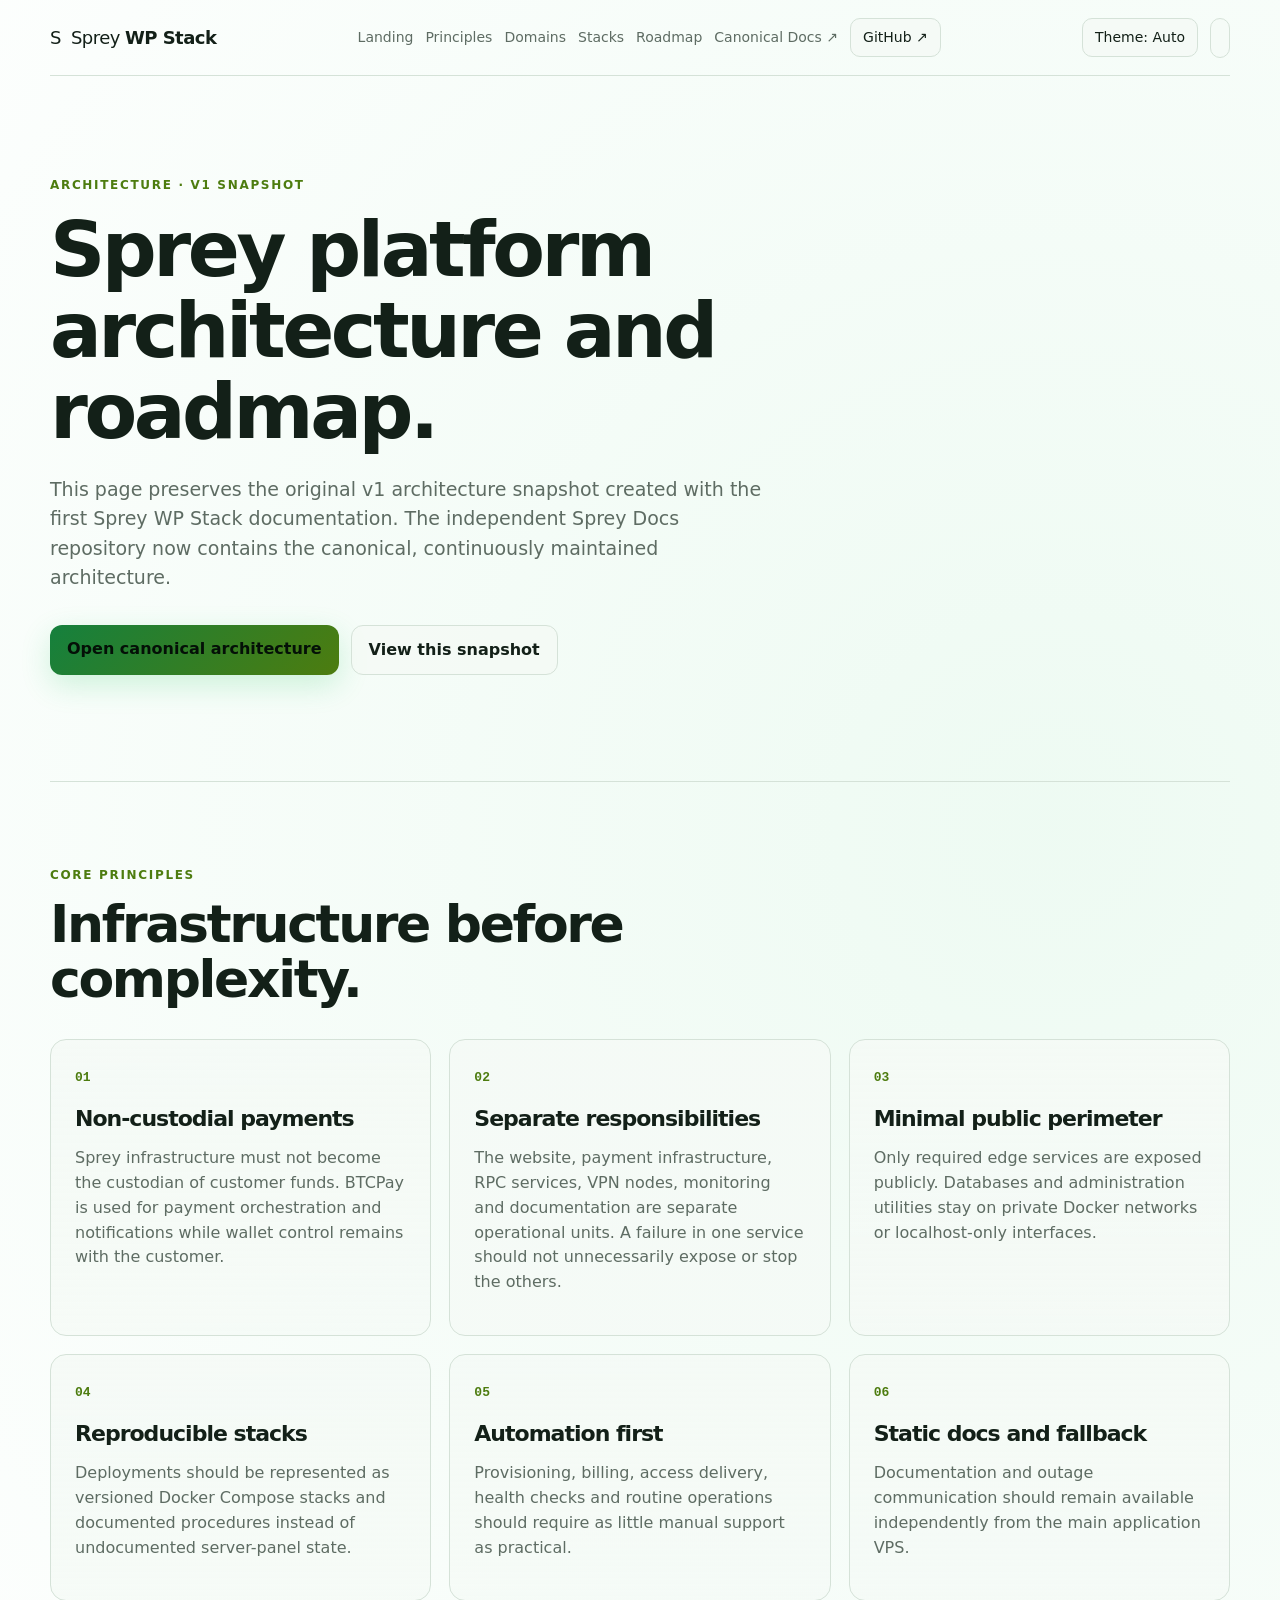
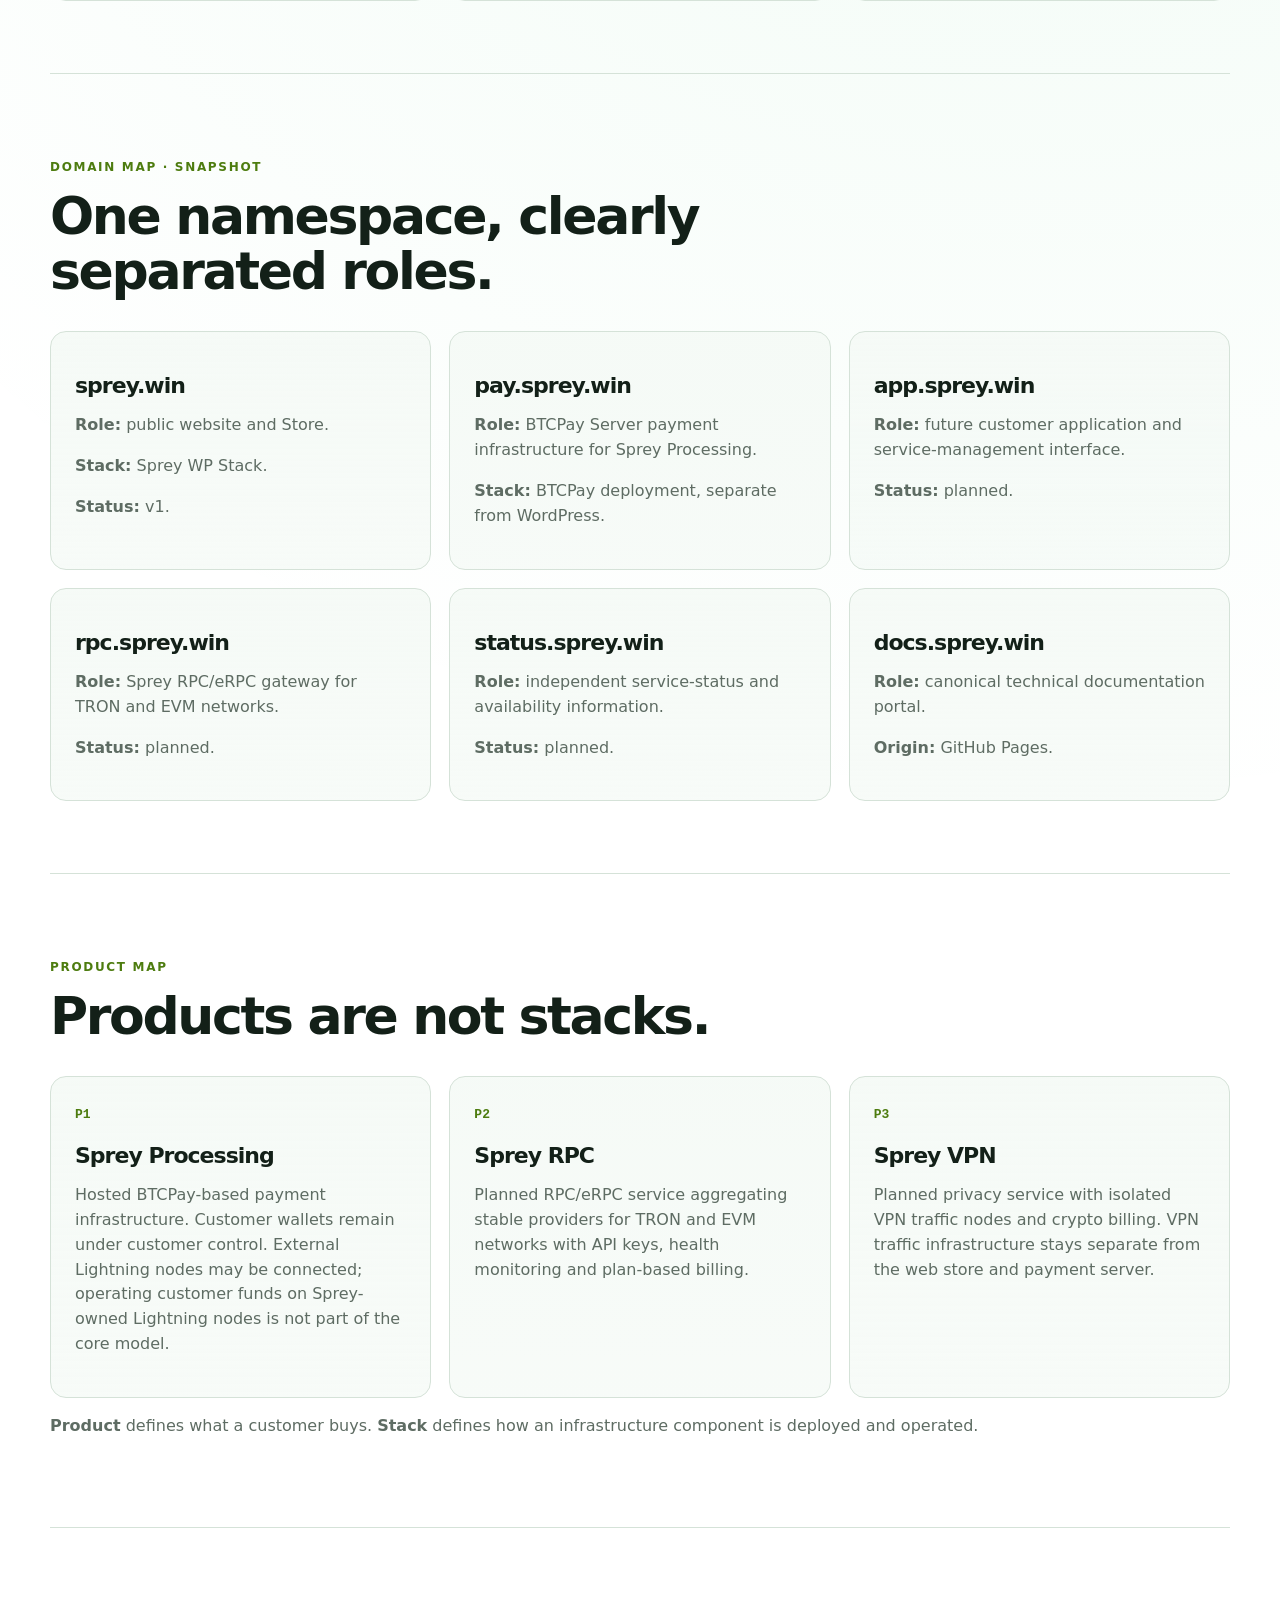
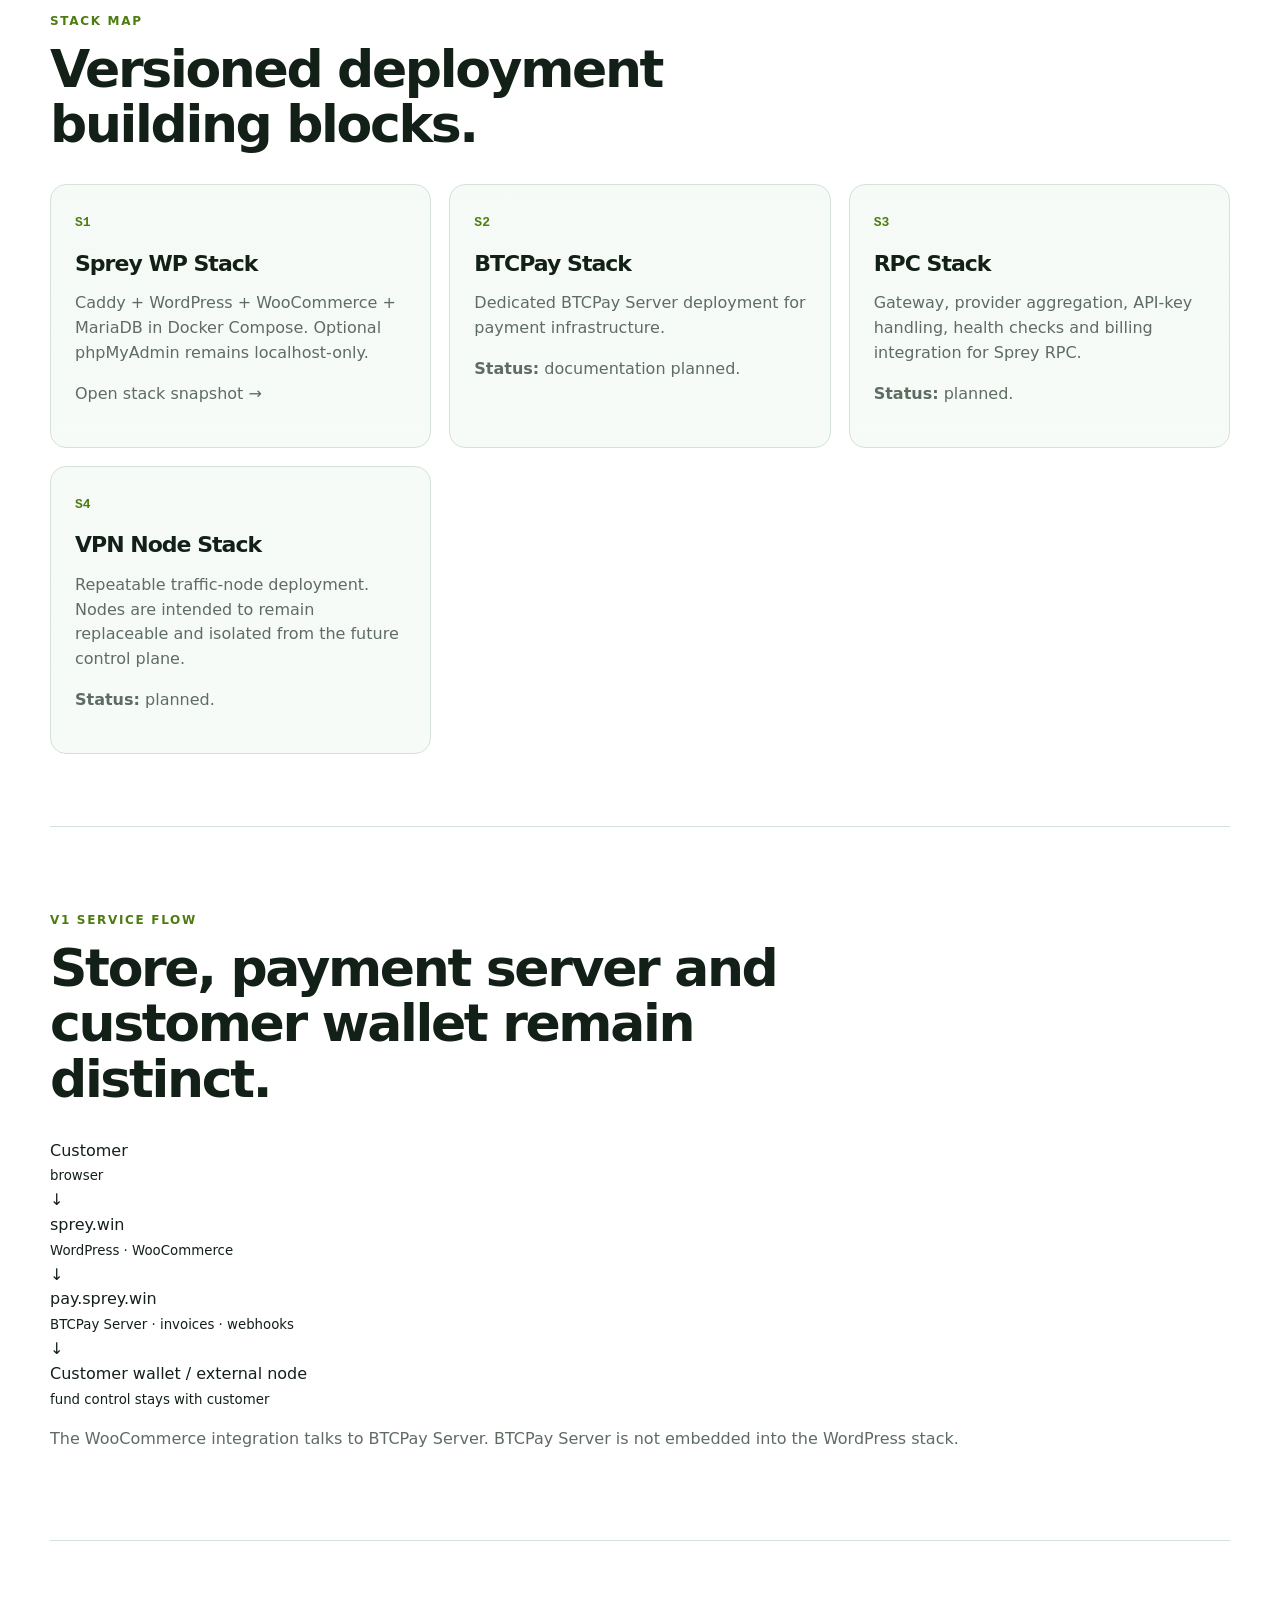
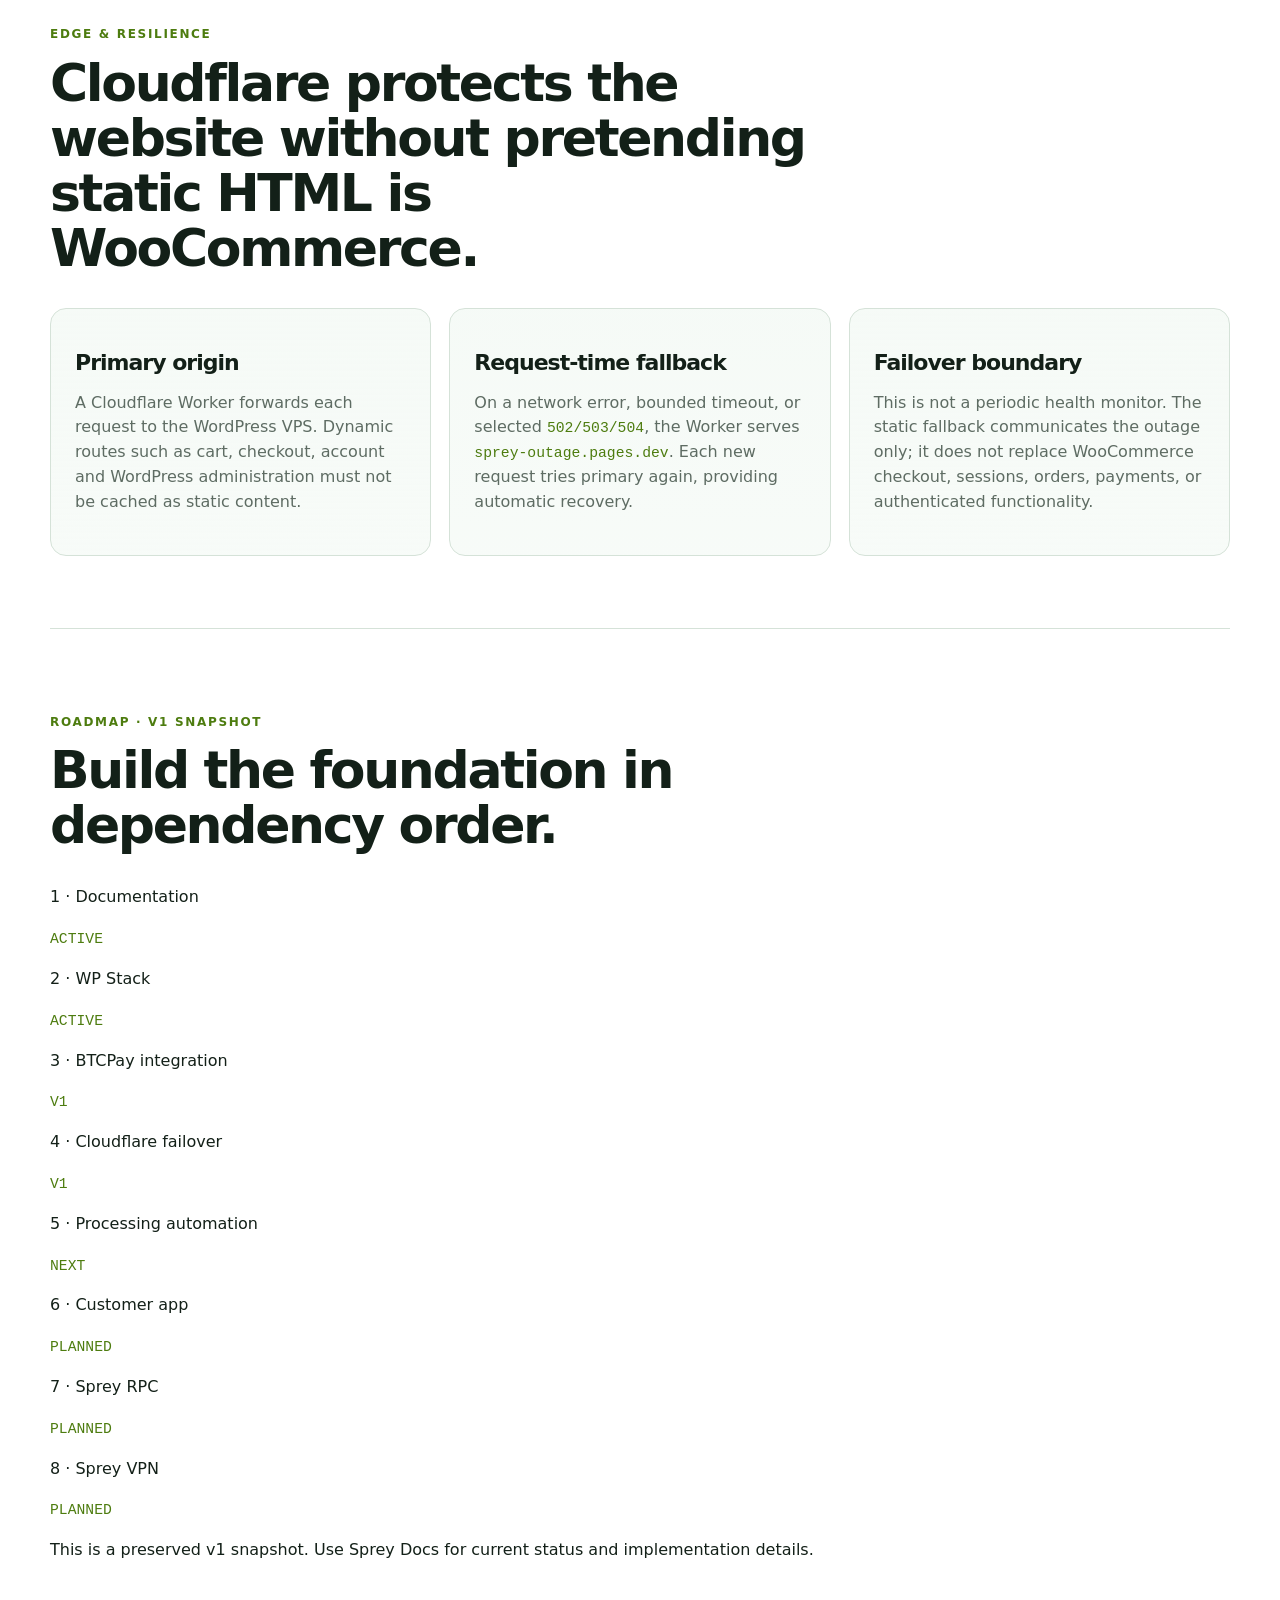
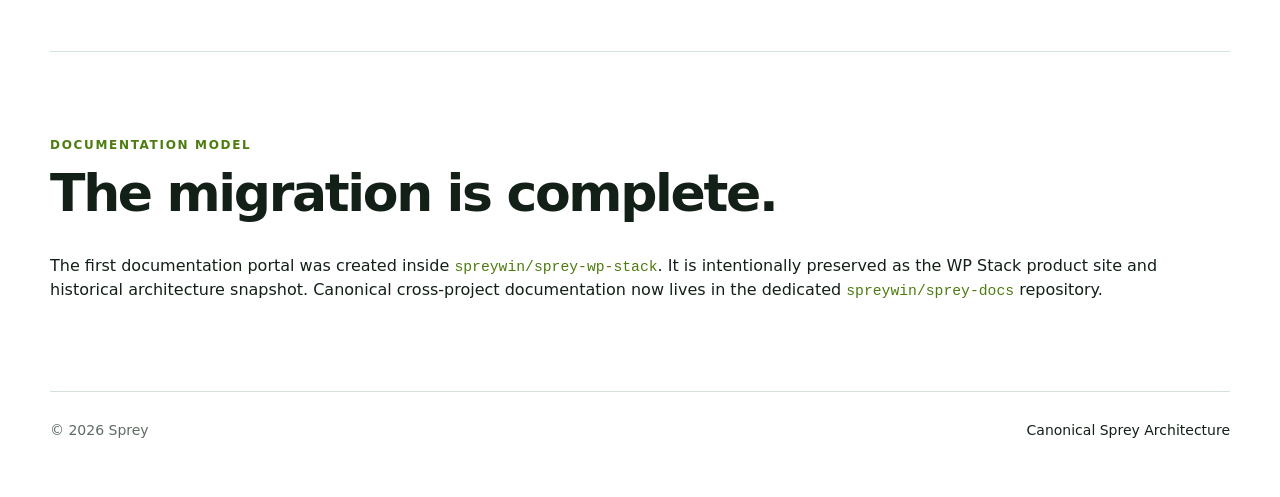
==== commit 9812cc67: "Document Cloudflare Worker failover" ====
--- a/docs/architecture/index.html
+++ b/docs/architecture/index.html
@@ -11,14 +11,14 @@
 <body>
 <header class="site-header">
   <a class="brand" href="../"><span class="brand-mark">S</span><span>Sprey <b>WP Stack</b></span></a>
-  <nav aria-label="Navigation"><a href="../">Landing</a><a href="#principles">Principles</a><a href="#domains">Domains</a><a href="#stacks">Stacks</a><a href="#roadmap">Roadmap</a><a href="https://spreywin.github.io/sprey-docs/architecture/">Canonical Docs ↗</a><a class="nav-github" href="https://github.com/spreywin" rel="noopener">GitHub ↗</a></nav>
+  <nav aria-label="Navigation"><a href="../">Landing</a><a href="#principles">Principles</a><a href="#domains">Domains</a><a href="#stacks">Stacks</a><a href="#roadmap">Roadmap</a><a href="https://docs.sprey.win/architecture/overview/" target="_blank" rel="noopener noreferrer">Canonical Docs ↗</a><a class="nav-github" href="https://github.com/spreywin" target="_blank" rel="noopener noreferrer">GitHub ↗</a></nav>
 </header>
 <main>
   <section class="hero">
     <p class="eyebrow">ARCHITECTURE · V1 SNAPSHOT</p>
     <h1>Sprey platform architecture and roadmap.</h1>
     <p class="lead">This page preserves the original v1 architecture snapshot created with the first Sprey WP Stack documentation. The independent Sprey Docs repository now contains the canonical, continuously maintained architecture.</p>
-    <div class="hero-actions"><a class="button primary" href="https://spreywin.github.io/sprey-docs/architecture/">Open canonical architecture</a><a class="button secondary" href="#roadmap">View this snapshot</a></div>
+    <div class="hero-actions"><a class="button primary" href="https://docs.sprey.win/architecture/overview/" target="_blank" rel="noopener noreferrer">Open canonical architecture</a><a class="button secondary" href="#roadmap">View this snapshot</a></div>
   </section>
 
   <section id="principles" class="section">
@@ -79,9 +79,9 @@
   <section class="section">
     <p class="eyebrow">EDGE & RESILIENCE</p><h2>Cloudflare protects the website without pretending static HTML is WooCommerce.</h2>
     <div class="cards">
-      <article><h3>Primary origin</h3><p>The WordPress VPS remains the live origin for the Store. Dynamic routes such as cart, checkout, account and WordPress administration must not be cached as static content.</p></article>
-      <article><h3>Static outage origin</h3><p>A Cloudflare Pages project may provide a maintenance/outage page when the primary origin is unavailable.</p></article>
-      <article><h3>Failover boundary</h3><p>The static fallback communicates the outage only. It does not replace WooCommerce checkout, sessions or authenticated customer functionality.</p></article>
+      <article><h3>Primary origin</h3><p>A Cloudflare Worker forwards each request to the WordPress VPS. Dynamic routes such as cart, checkout, account and WordPress administration must not be cached as static content.</p></article>
+      <article><h3>Request-time fallback</h3><p>On a network error, bounded timeout, or selected <code>502/503/504</code>, the Worker serves <code>sprey-outage.pages.dev</code>. Each new request tries primary again, providing automatic recovery.</p></article>
+      <article><h3>Failover boundary</h3><p>This is not a periodic health monitor. The static fallback communicates the outage only; it does not replace WooCommerce checkout, sessions, orders, payments, or authenticated functionality.</p></article>
     </div>
   </section>
 
@@ -105,6 +105,6 @@
     <p>The first documentation portal was created inside <code>spreywin/sprey-wp-stack</code>. It is intentionally preserved as the WP Stack product site and historical architecture snapshot. Canonical cross-project documentation now lives in the dedicated <code>spreywin/sprey-docs</code> repository.</p>
   </section>
 </main>
-<footer><span>© 2026 Sprey</span><a href="https://spreywin.github.io/sprey-docs/architecture/">Canonical Sprey Architecture</a></footer>
+<footer><span>© 2026 Sprey</span><a href="https://docs.sprey.win/architecture/overview/" target="_blank" rel="noopener noreferrer">Canonical Sprey Architecture</a></footer>
 </body>
 </html>
--- a/docs/style.css
+++ b/docs/style.css
@@ -1 +1,5 @@
-:root{color-scheme:dark;--ink:#eef4ff;--muted:#9facbf;--blue:#78a9ff;--line:#26354b;--surface:#111a2a;--page:#0b1120;--mint:#9ff5c4;--hero-grad:linear-gradient(135deg,#142039,#0e1727);--terminal:#070b13;--brand-ink:#061121}html[data-theme="light"]{color-scheme:light;--ink:#142033;--muted:#5c6778;--blue:#235fc7;--line:#d5dce7;--surface:#f5f7fb;--page:#ffffff;--mint:#16794a;--hero-grad:linear-gradient(135deg,#f2f7ff,#f7fbf8);--terminal:#eef2f8;--brand-ink:#ffffff}html[data-theme="dark"]{color-scheme:dark}@media(prefers-color-scheme:light){:root:not([data-theme]){color-scheme:light;--ink:#142033;--muted:#5c6778;--blue:#235fc7;--line:#d5dce7;--surface:#f5f7fb;--page:#ffffff;--mint:#16794a;--hero-grad:linear-gradient(135deg,#f2f7ff,#f7fbf8);--terminal:#eef2f8;--brand-ink:#ffffff}}*{box-sizing:border-box}html{scroll-behavior:smooth}body{margin:0;color:var(--ink);background:var(--page);font:16px/1.55 Inter,ui-sans-serif,system-ui,sans-serif;transition:background .2s ease,color .2s ease}a{color:inherit;text-decoration:none}code{color:var(--blue);font:.92em ui-monospace,SFMono-Regular,Menlo,monospace}.site-header,main,footer{width:min(1120px,calc(100% - 40px));margin:auto}.site-header{min-height:80px;display:flex;align-items:center;justify-content:space-between;gap:20px;border-bottom:1px solid var(--line)}.brand{display:flex;gap:10px;align-items:center;font-size:18px;letter-spacing:-.03em}.brand b{font-weight:700}.brand-mark{display:grid;width:30px;height:30px;place-items:center;border-radius:9px;color:var(--brand-ink);background:var(--mint);font-weight:900}nav,.header-tools{display:flex;align-items:center;gap:12px;color:var(--muted);font-size:14px}nav a:hover{color:var(--ink)}.nav-github,.tool-control{border:1px solid var(--line);padding:7px 11px;border-radius:7px;color:var(--ink);background:var(--surface);font:inherit;cursor:pointer}.tool-control:hover,.nav-github:hover{border-color:var(--blue)}select.tool-control{max-width:150px}.hero{padding:105px 0 82px;max-width:880px}.eyebrow{color:var(--mint);font-size:12px;font-weight:800;letter-spacing:.15em}.hero h1,h2,h3{letter-spacing:-.045em;line-height:1.06}.hero h1{margin:14px 0 22px;font-size:clamp(48px,8vw,92px)}.lead{max-width:720px;color:var(--muted);font-size:20px}.hero-actions{display:flex;flex-wrap:wrap;gap:12px;margin:34px 0 60px}.button{padding:12px 17px;border-radius:8px;font-weight:700}.primary{background:var(--blue);color:#fff}.secondary{border:1px solid var(--line)}.quick-facts{display:flex;flex-wrap:wrap;gap:38px;margin:0}.quick-facts div{min-width:145px}.quick-facts dt{font-weight:750;font-size:20px}.quick-facts dd{margin:0;color:var(--muted);font-size:14px}.section{padding:82px 0;border-top:1px solid var(--line)}.section h2{font-size:clamp(31px,5vw,54px);max-width:760px;margin:12px 0 34px}.architecture{padding:42px 25px;display:flex;flex-direction:column;align-items:center;background:var(--hero-grad);border:1px solid var(--line);border-radius:16px}.node{width:min(100%,480px);padding:16px 24px;border:1px solid var(--line);background:var(--page);border-radius:10px;text-align:center;font-weight:750}.node small{color:var(--muted);font-weight:500}.caddy{border-color:#4d76bc}.database{border-color:#368b65}.arrow{color:var(--blue);padding:5px;font-size:23px}.note,.warning{color:var(--muted)}.split{display:grid;grid-template-columns:1fr 1fr;align-items:center;gap:70px}.split p{color:var(--muted)}.terminal{position:relative;padding:0 22px 58px;background:var(--terminal);border:1px solid var(--line);border-radius:12px;overflow:hidden}.terminal-title{padding:15px 0;color:var(--muted);font-size:12px}.terminal-title span{display:inline-block;width:9px;height:9px;margin-right:5px;border-radius:50%;background:#ff7f73}.terminal-title span:nth-child(2){background:#f7c35b}.terminal-title span:nth-child(3){background:#80dca1}.terminal pre{overflow-x:auto;white-space:pre-wrap}.copy{position:absolute;bottom:14px;right:14px;border:1px solid var(--line);border-radius:6px;padding:7px 10px;background:var(--surface);color:var(--ink);cursor:pointer}.cards,.command-grid{display:grid;grid-template-columns:repeat(3,1fr);gap:20px}.cards article{padding:30px;border-radius:12px;background:var(--surface);border:1px solid var(--line)}.card-number{color:var(--mint);font:700 13px ui-monospace,monospace}.cards h3{font-size:23px;margin:22px 0 12px}.cards p{color:var(--muted)}.command-grid div{padding:20px;border:1px solid var(--line);border-radius:10px}.command-grid p{margin-top:0;color:var(--muted);font-size:14px}.command-grid code{display:block;overflow-wrap:anywhere}.cloudflare{display:grid;grid-template-columns:1fr 1fr;gap:50px}.cloudflare h2{margin-bottom:0}.cloudflare p:last-child{color:var(--muted);align-self:center}.status-grid{display:grid;grid-template-columns:repeat(4,1fr);gap:16px}.status-grid article{padding:22px;border:1px solid var(--line);border-radius:10px;background:var(--surface)}.status-grid h3{margin:0 0 8px;font-size:18px}.status-grid p{margin:0;color:var(--muted)}footer{display:flex;justify-content:space-between;padding:28px 0 55px;color:var(--muted);border-top:1px solid var(--line);font-size:14px}footer a{color:var(--ink)}@media(max-width:980px){.site-header{padding:16px 0;align-items:flex-start;flex-wrap:wrap}.site-header nav{order:3;width:100%;flex-wrap:wrap}.header-tools{margin-left:auto}.status-grid{grid-template-columns:repeat(2,1fr)}}@media(max-width:720px){.site-header nav a:not(.nav-github){display:none}.header-tools{width:100%;justify-content:space-between}.tool-control{flex:1}.hero{padding:72px 0 58px}.split,.cloudflare,.cards,.command-grid,.status-grid{grid-template-columns:1fr;gap:18px}.section{padding:60px 0}.quick-facts{gap:22px}footer{flex-direction:column;gap:10px}}
+:root{color-scheme:dark;--ink:#f3f7f5;--muted:#9caaa2;--accent:#84cc16;--accent-2:#22c55e;--line:#20352a;--surface:#0d1812;--page:#07110b;--terminal:#050a07;--hero-grad:linear-gradient(135deg,#09170f,#0d2116);--shadow:0 18px 60px rgba(34,197,94,.12)}html[data-theme="light"]{color-scheme:light;--ink:#132018;--muted:#5e6c63;--accent:#4d7c0f;--accent-2:#15803d;--line:#d5e2d8;--surface:#f5faf6;--page:#ffffff;--terminal:#edf5ef;--hero-grad:linear-gradient(135deg,#f4fbf5,#eef8f0);--shadow:0 18px 60px rgba(21,128,61,.10)}html[data-theme="dark"]{color-scheme:dark}@media(prefers-color-scheme:light){:root:not([data-theme]){color-scheme:light;--ink:#132018;--muted:#5e6c63;--accent:#4d7c0f;--accent-2:#15803d;--line:#d5e2d8;--surface:#f5faf6;--page:#fff;--terminal:#edf5ef;--hero-grad:linear-gradient(135deg,#f4fbf5,#eef8f0);--shadow:0 18px 60px rgba(21,128,61,.10)}}*{box-sizing:border-box}html{scroll-behavior:smooth}body{margin:0;color:var(--ink);background:radial-gradient(circle at 82% 12%,rgba(34,197,94,.08),transparent 26%),var(--page);font:16px/1.55 Inter,ui-sans-serif,system-ui,sans-serif;transition:background .25s ease,color .25s ease}a{color:inherit;text-decoration:none}code{color:var(--accent);font:.92em ui-monospace,SFMono-Regular,Menlo,monospace}.site-header,main,footer{width:min(1180px,calc(100% - 40px));margin:auto}.site-header{min-height:76px;display:flex;align-items:center;justify-content:space-between;gap:20px;border-bottom:1px solid var(--line)}.brand{display:flex;gap:10px;align-items:center;font-size:18px;letter-spacing:-.03em}.brand b{font-weight:750}.brand-logo{width:34px;height:34px;filter:drop-shadow(0 0 12px rgba(132,204,22,.25))}nav,.header-tools{display:flex;align-items:center;gap:12px;color:var(--muted);font-size:14px}nav a:hover{color:var(--ink)}.nav-github,.tool-control{border:1px solid var(--line);padding:8px 12px;border-radius:10px;color:var(--ink);background:color-mix(in srgb,var(--surface) 88%,transparent);font:inherit;cursor:pointer}.tool-control:hover,.nav-github:hover{border-color:var(--accent)}.gtranslate_wrapper.tool-control{display:flex;align-items:center;min-height:40px;padding:5px 9px}.gtranslate_wrapper a,.gtranslate_wrapper span{font:inherit!important;color:var(--ink)!important}.hero{padding:88px 0 72px}.hero-grid{display:grid;grid-template-columns:minmax(0,1.08fr) minmax(360px,.92fr);align-items:center;gap:52px;max-width:none}.hero-copy{min-width:0}.eyebrow{color:var(--accent);font-size:12px;font-weight:800;letter-spacing:.14em}.live-dot{display:inline-block;width:7px;height:7px;margin-right:8px;border-radius:50%;background:var(--accent);box-shadow:0 0 0 0 rgba(132,204,22,.55);animation:pulse 2s infinite}.hero h1,h2,h3{letter-spacing:-.045em;line-height:1.06}.hero h1{margin:14px 0 22px;font-size:clamp(46px,6vw,78px);max-width:740px}.hero h1 span{color:var(--accent)}.lead{max-width:720px;color:var(--muted);font-size:19px}.hero-actions{display:flex;flex-wrap:wrap;gap:12px;margin:32px 0 34px}.button{padding:12px 17px;border-radius:12px;font-weight:750;transition:transform .18s ease,box-shadow .18s ease,border-color .18s ease}.button:hover{transform:translateY(-2px)}.primary{background:linear-gradient(135deg,var(--accent-2),var(--accent));color:#041007;box-shadow:0 10px 30px rgba(34,197,94,.2)}.secondary{border:1px solid var(--line);background:color-mix(in srgb,var(--surface) 70%,transparent)}.hero-art{position:relative}.hero-art img{display:block;width:100%;border-radius:28px;filter:drop-shadow(0 24px 60px rgba(34,197,94,.13))}.hero-art:after{content:"";position:absolute;inset:12% 10%;border-radius:50%;border:1px solid rgba(132,204,22,.16);animation:orbit 10s linear infinite;pointer-events:none}.feature-strip{display:grid;grid-template-columns:repeat(4,1fr);gap:12px;padding:18px;border:1px solid var(--line);border-radius:18px;background:color-mix(in srgb,var(--surface) 82%,transparent);box-shadow:var(--shadow)}.feature-strip div{display:grid;gap:4px}.feature-strip b{font-size:13px;color:var(--accent)}.feature-strip span{font-size:12px;color:var(--muted)}.section{padding:72px 0;border-top:1px solid var(--line)}.section h2{font-size:clamp(31px,5vw,52px);max-width:780px;margin:12px 0 32px}.split{display:grid;grid-template-columns:1fr 1fr;align-items:center;gap:62px}.split p,.note{color:var(--muted)}.terminal{position:relative;padding:0 22px 48px;background:var(--terminal);border:1px solid var(--line);border-radius:16px;overflow:hidden;box-shadow:var(--shadow)}.terminal-title{padding:15px 0;color:var(--muted);font-size:12px}.terminal-title span{display:inline-block;width:9px;height:9px;margin-right:5px;border-radius:50%;background:#ff7f73}.terminal-title span:nth-child(2){background:#f7c35b}.terminal-title span:nth-child(3){background:#80dca1}.terminal pre{overflow-x:auto;white-space:pre-wrap}.cards{display:grid;grid-template-columns:repeat(3,1fr);gap:18px}.cards article,.status-grid article{padding:24px;border-radius:16px;background:linear-gradient(180deg,color-mix(in srgb,var(--surface) 94%,transparent),color-mix(in srgb,var(--surface) 78%,transparent));border:1px solid var(--line);transition:transform .18s ease,border-color .18s ease,box-shadow .18s ease}.cards article:hover,.status-grid article:hover{transform:translateY(-4px);border-color:color-mix(in srgb,var(--accent) 55%,var(--line));box-shadow:var(--shadow)}.card-number{color:var(--accent);font:700 13px ui-monospace,monospace}.cards h3{font-size:22px;margin:18px 0 10px}.cards p,.status-grid p{color:var(--muted)}.status-grid{display:grid;grid-template-columns:repeat(4,1fr);gap:16px}.status-grid h3{margin:10px 0 8px;font-size:18px}.status-grid p{margin:0}.stack-icon{display:grid;width:42px;height:42px;place-items:center;border-radius:12px;background:rgba(132,204,22,.09);border:1px solid rgba(132,204,22,.18);color:var(--accent);font-weight:800}.cloudflare{display:grid;grid-template-columns:1fr 1fr;gap:48px;align-items:center}.cloudflare h2{margin-bottom:0}.cloudflare p:last-child{color:var(--muted)}.contribute{display:grid;grid-template-columns:1fr 220px;align-items:center;gap:40px;padding:40px;border:1px solid var(--line);border-radius:22px;background:linear-gradient(135deg,color-mix(in srgb,var(--surface) 92%,transparent),color-mix(in srgb,var(--page) 88%,transparent));margin:72px auto}.contribute h2{margin-bottom:16px}.mini-orbit{display:grid;place-items:center;min-height:180px;border-radius:20px;background:radial-gradient(circle,rgba(132,204,22,.12),transparent 65%);position:relative}.mini-orbit:before{content:"";position:absolute;width:140px;height:90px;border:1px solid rgba(132,204,22,.3);border-radius:50%;animation:orbit 8s linear infinite}.mini-orbit img{width:74px;animation:float 5s ease-in-out infinite}footer{display:flex;justify-content:space-between;padding:28px 0 55px;color:var(--muted);border-top:1px solid var(--line);font-size:14px}footer a{color:var(--ink)}@keyframes float{0%,100%{transform:translateY(0)}50%{transform:translateY(-10px)}}@keyframes pulse{0%{box-shadow:0 0 0 0 rgba(132,204,22,.5)}70%{box-shadow:0 0 0 10px rgba(132,204,22,0)}100%{box-shadow:0 0 0 0 rgba(132,204,22,0)}}@keyframes orbit{to{transform:rotate(360deg)}}@media(prefers-reduced-motion:reduce){*,*:before,*:after{animation:none!important;transition:none!important}}@media(max-width:980px){.site-header{padding:16px 0;align-items:flex-start;flex-wrap:wrap}.site-header nav{order:3;width:100%;flex-wrap:wrap}.header-tools{margin-left:auto}.hero-grid{grid-template-columns:1fr}.hero-art{max-width:680px;margin:auto}.feature-strip,.status-grid{grid-template-columns:repeat(2,1fr)}.contribute{grid-template-columns:1fr}}@media(max-width:720px){.site-header nav a:not(.nav-github){display:none}.header-tools{width:100%;justify-content:space-between}.tool-control{flex:1}.gtranslate_wrapper.tool-control{justify-content:center}.hero{padding:64px 0 52px}.split,.cloudflare,.cards,.status-grid,.feature-strip{grid-template-columns:1fr;gap:16px}.section{padding:56px 0}.contribute{padding:26px;margin:56px auto}.mini-orbit{min-height:130px}footer{flex-direction:column;gap:10px}}
+
+
+/* Scroll-to-top control */
+.scroll-to-top{position:fixed;right:max(18px,env(safe-area-inset-right));bottom:max(18px,env(safe-area-inset-bottom));z-index:80;display:grid;width:48px;height:48px;padding:0;place-items:center;border:1px solid color-mix(in srgb,var(--accent) 55%,var(--line));border-radius:16px;background:color-mix(in srgb,var(--surface) 88%,transparent);color:var(--accent);box-shadow:0 14px 38px rgba(34,197,94,.18);opacity:0;transform:translateY(12px) scale(.92);pointer-events:none;cursor:pointer;backdrop-filter:blur(14px);transition:opacity .2s ease,transform .2s ease,border-color .2s ease,background-color .2s ease}.scroll-to-top.is-visible{opacity:1;transform:translateY(0) scale(1);pointer-events:auto}.scroll-to-top:hover{transform:translateY(-2px) scale(1.04);border-color:var(--accent);background:color-mix(in srgb,var(--accent) 12%,var(--surface))}.scroll-to-top:focus-visible{outline:3px solid color-mix(in srgb,var(--accent) 35%,transparent);outline-offset:3px}.scroll-to-top svg{width:22px;height:22px;fill:none;stroke:currentColor;stroke-width:2.25;stroke-linecap:round;stroke-linejoin:round}@media(prefers-reduced-motion:reduce){.scroll-to-top{transition:none}}@media(max-width:480px){.scroll-to-top{right:max(13px,env(safe-area-inset-right));bottom:max(13px,env(safe-area-inset-bottom));width:44px;height:44px;border-radius:14px}}
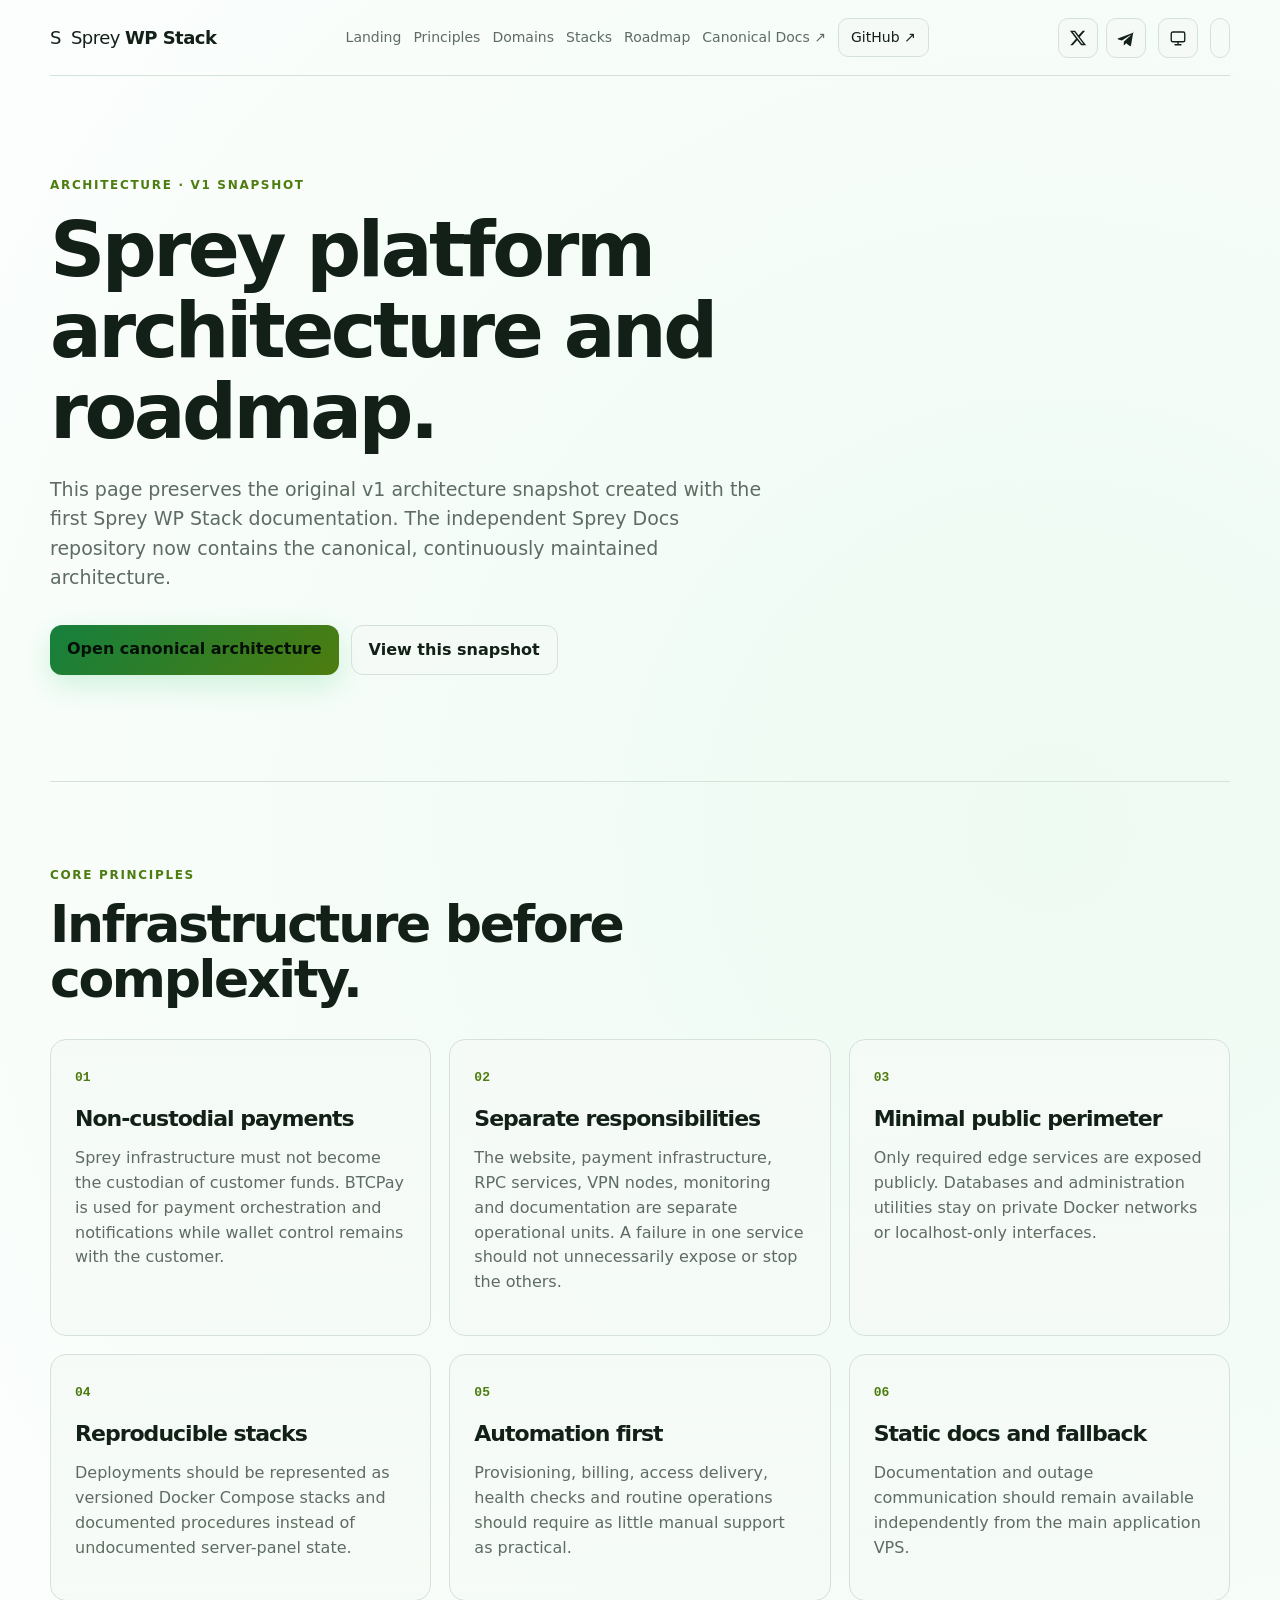
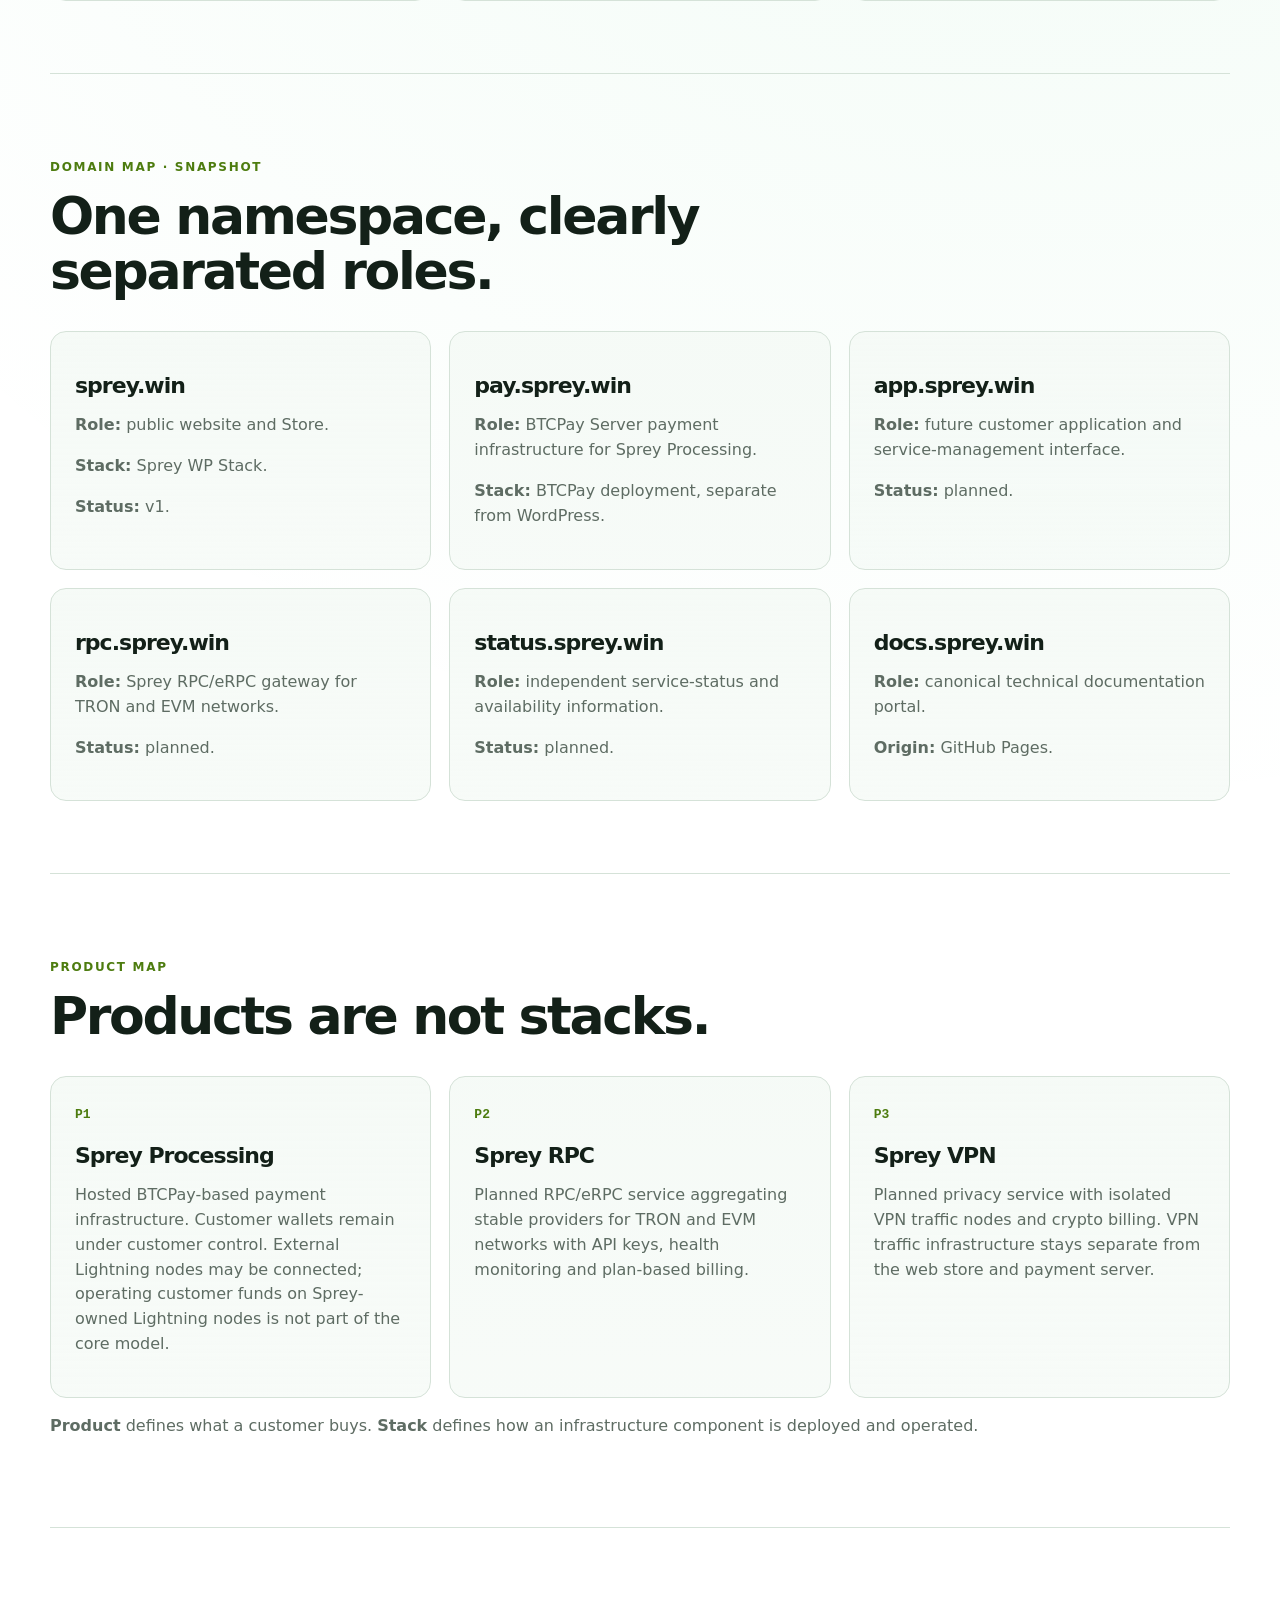
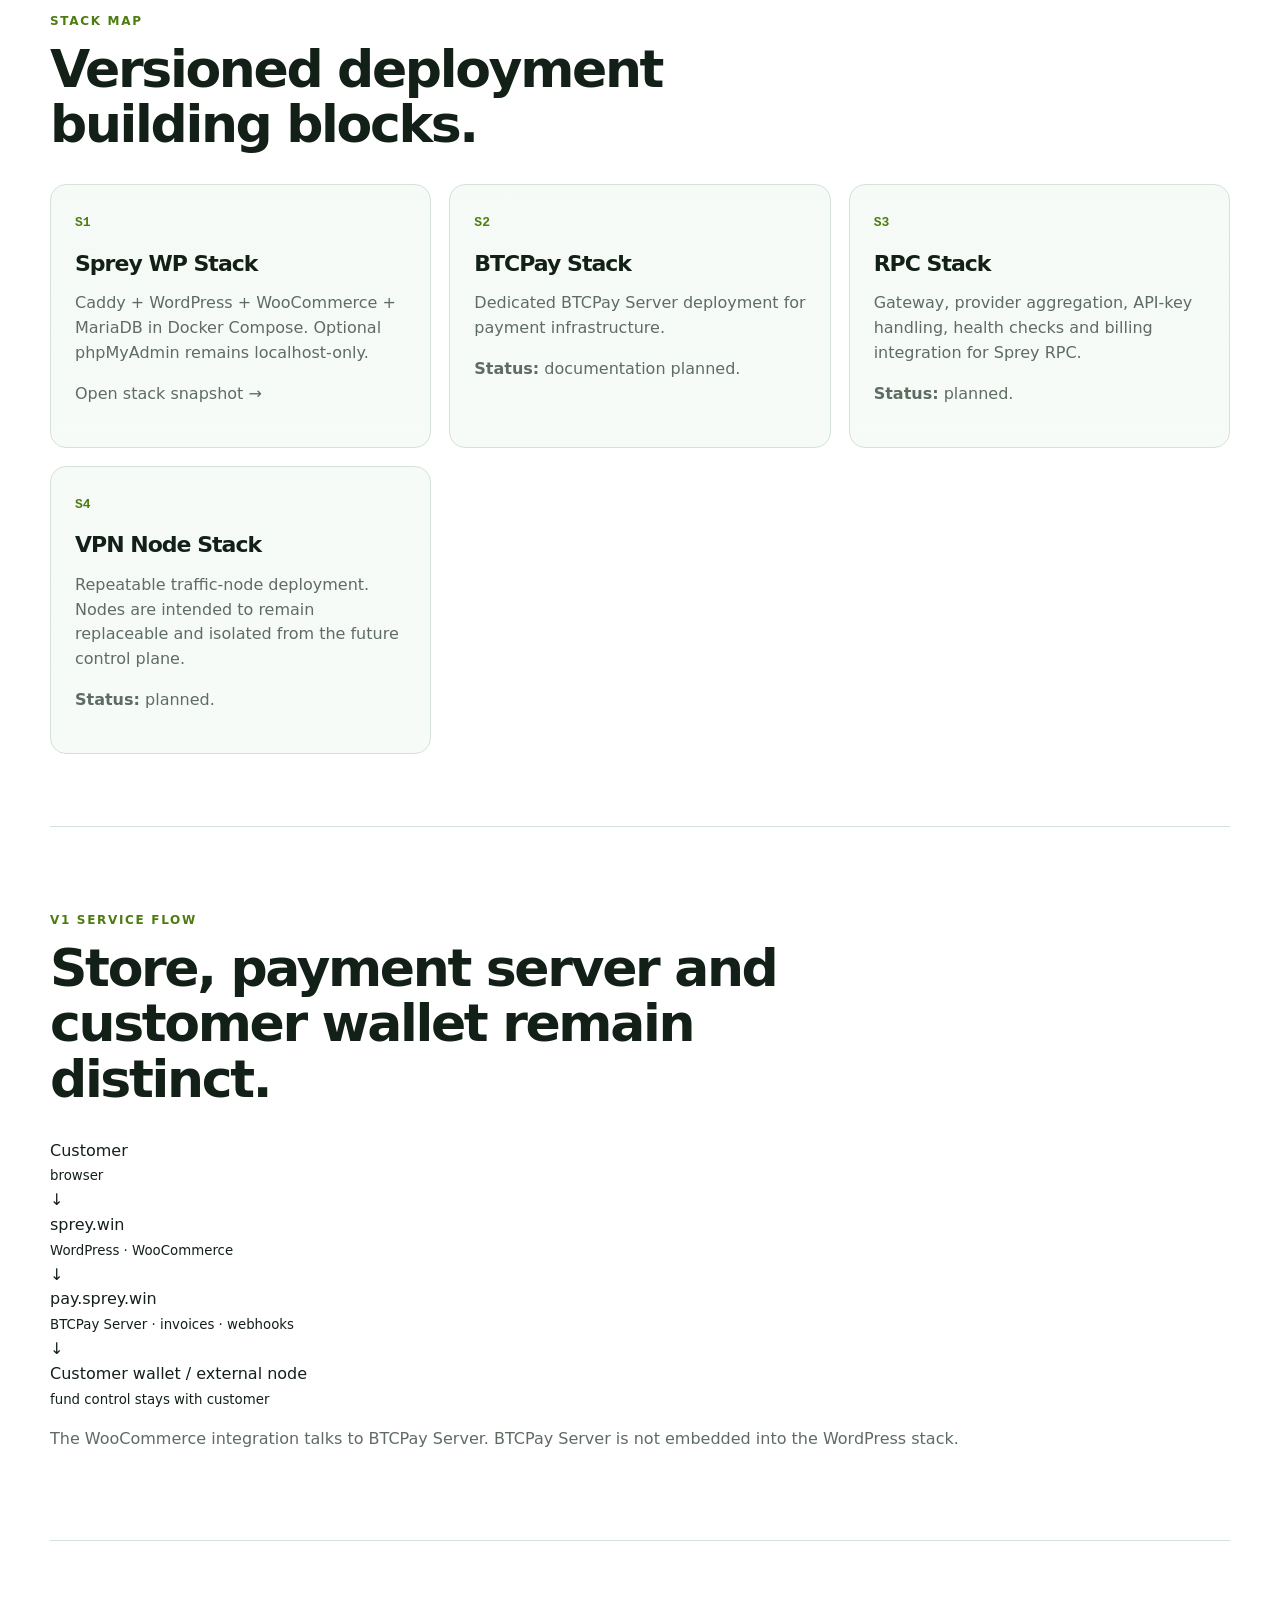
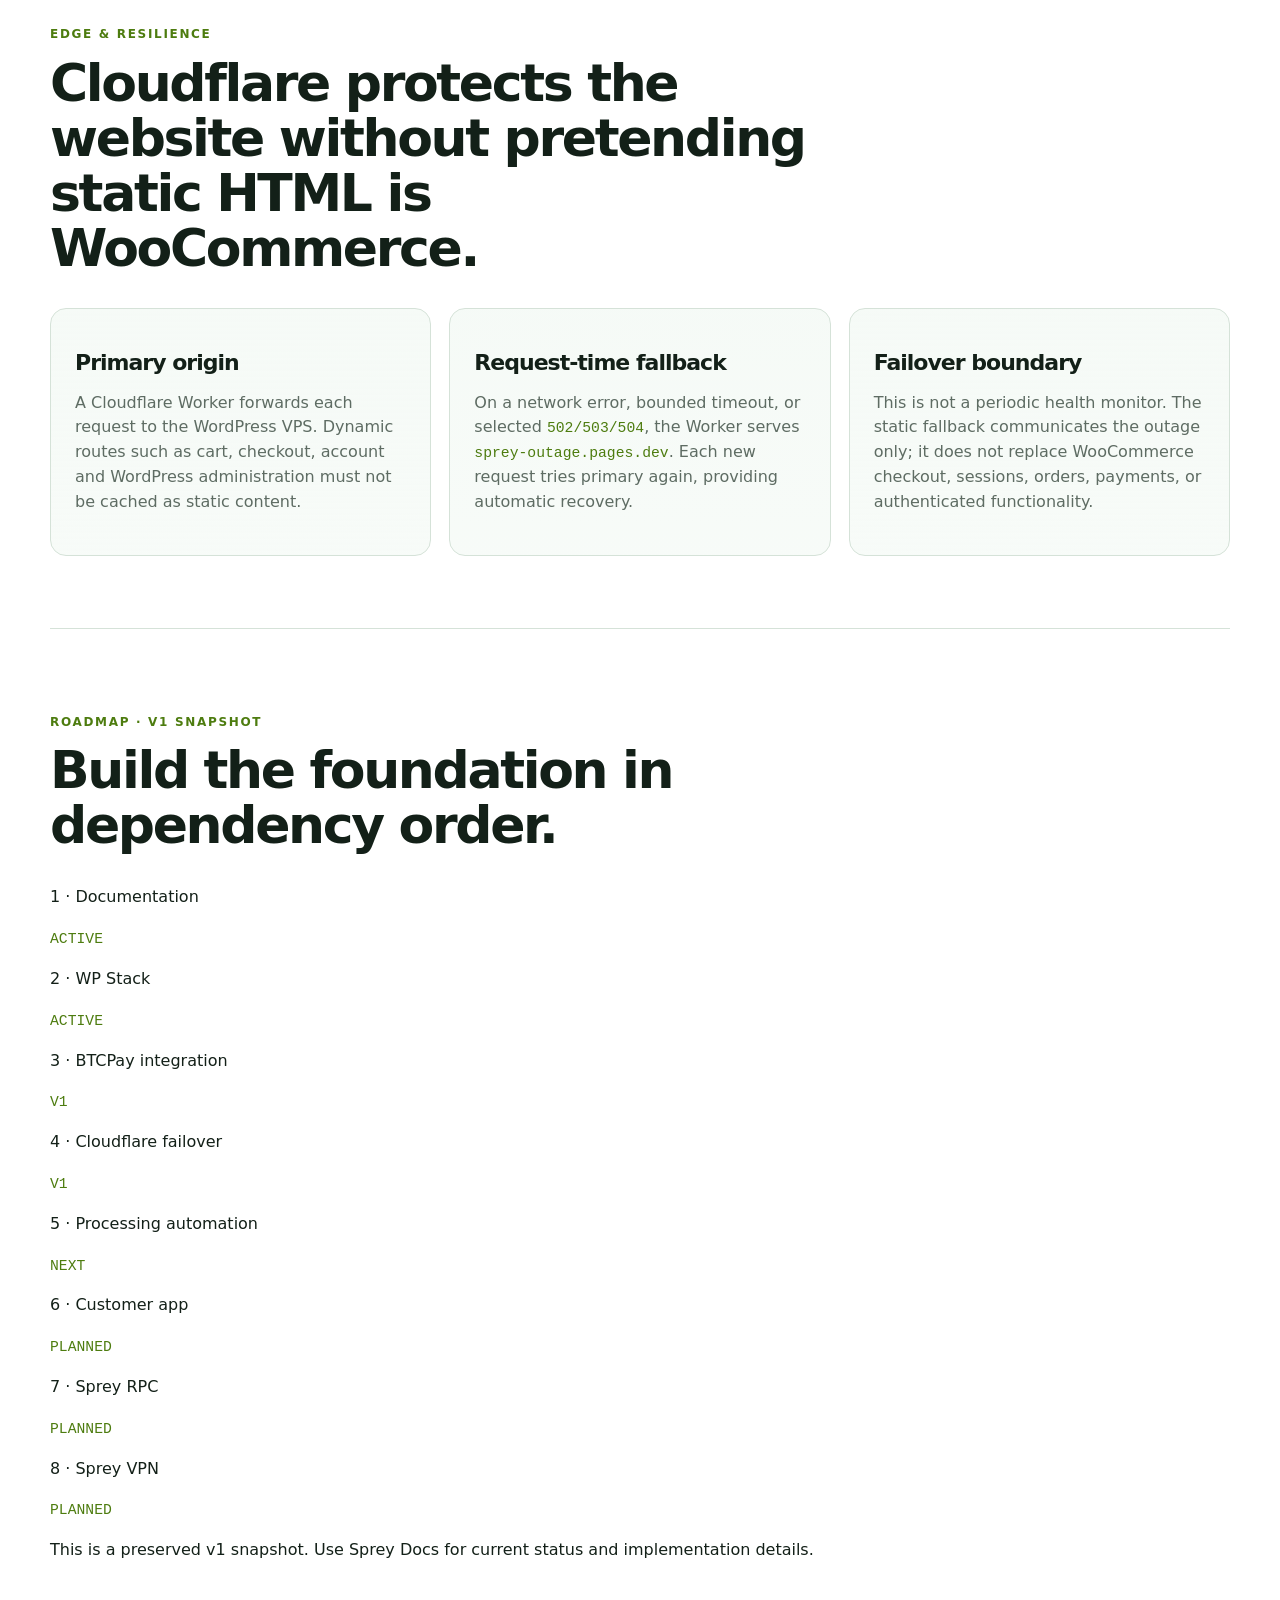
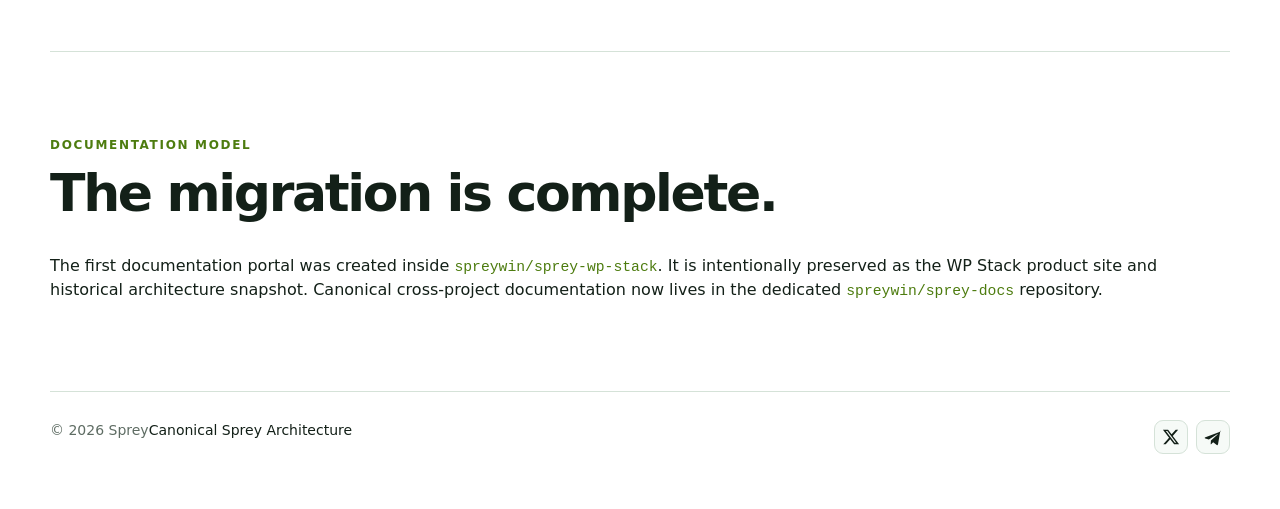
==== commit fc495b6b: "Publish WP Stack custom domain and social controls" ====
--- a/docs/architecture/index.html
+++ b/docs/architecture/index.html
@@ -4,6 +4,7 @@
   <meta charset="utf-8">
   <meta name="viewport" content="width=device-width, initial-scale=1">
   <meta name="description" content="Sprey v1 architecture snapshot from the Sprey WP Stack product site.">
+  <link rel="canonical" href="https://wp-stack.sprey.win/architecture/">
   <title>Sprey Architecture Snapshot — Sprey WP Stack</title>
   <link rel="stylesheet" href="../style.css">
   <script src="../site.js" defer></script>
--- a/docs/style.css
+++ b/docs/style.css
@@ -3,3 +3,7 @@
 
 /* Scroll-to-top control */
 .scroll-to-top{position:fixed;right:max(18px,env(safe-area-inset-right));bottom:max(18px,env(safe-area-inset-bottom));z-index:80;display:grid;width:48px;height:48px;padding:0;place-items:center;border:1px solid color-mix(in srgb,var(--accent) 55%,var(--line));border-radius:16px;background:color-mix(in srgb,var(--surface) 88%,transparent);color:var(--accent);box-shadow:0 14px 38px rgba(34,197,94,.18);opacity:0;transform:translateY(12px) scale(.92);pointer-events:none;cursor:pointer;backdrop-filter:blur(14px);transition:opacity .2s ease,transform .2s ease,border-color .2s ease,background-color .2s ease}.scroll-to-top.is-visible{opacity:1;transform:translateY(0) scale(1);pointer-events:auto}.scroll-to-top:hover{transform:translateY(-2px) scale(1.04);border-color:var(--accent);background:color-mix(in srgb,var(--accent) 12%,var(--surface))}.scroll-to-top:focus-visible{outline:3px solid color-mix(in srgb,var(--accent) 35%,transparent);outline-offset:3px}.scroll-to-top svg{width:22px;height:22px;fill:none;stroke:currentColor;stroke-width:2.25;stroke-linecap:round;stroke-linejoin:round}@media(prefers-reduced-motion:reduce){.scroll-to-top{transition:none}}@media(max-width:480px){.scroll-to-top{right:max(13px,env(safe-area-inset-right));bottom:max(13px,env(safe-area-inset-bottom));width:44px;height:44px;border-radius:14px}}
+
+/* Compact icon-only social and theme controls. */
+.social-links{display:flex;align-items:center;gap:8px}.social-icon,.theme-icon-button{display:grid;width:40px;height:40px;min-width:40px;padding:0;place-items:center;border:1px solid var(--line);border-radius:10px;color:var(--ink);background:color-mix(in srgb,var(--surface) 88%,transparent);cursor:pointer}.social-icon:hover,.theme-icon-button:hover{border-color:var(--accent);color:var(--accent)}.social-icon:focus-visible,.theme-icon-button:focus-visible{outline:3px solid color-mix(in srgb,var(--accent) 35%,transparent);outline-offset:2px}.social-icon svg,.theme-icon-button svg{width:18px;height:18px}.social-icon svg{fill:currentColor}.theme-icon-button svg{fill:none;stroke:currentColor;stroke-width:1.8;stroke-linecap:round;stroke-linejoin:round}@media(max-width:720px){.header-tools{justify-content:flex-end}.theme-icon-button{flex:0 0 40px}.social-links{flex:0 0 auto}}
+.footer-social-links{margin-left:auto}.footer-social-links .social-icon{width:34px;height:34px;min-width:34px;border-radius:9px}@media(max-width:720px){.footer-social-links{margin-left:0}}
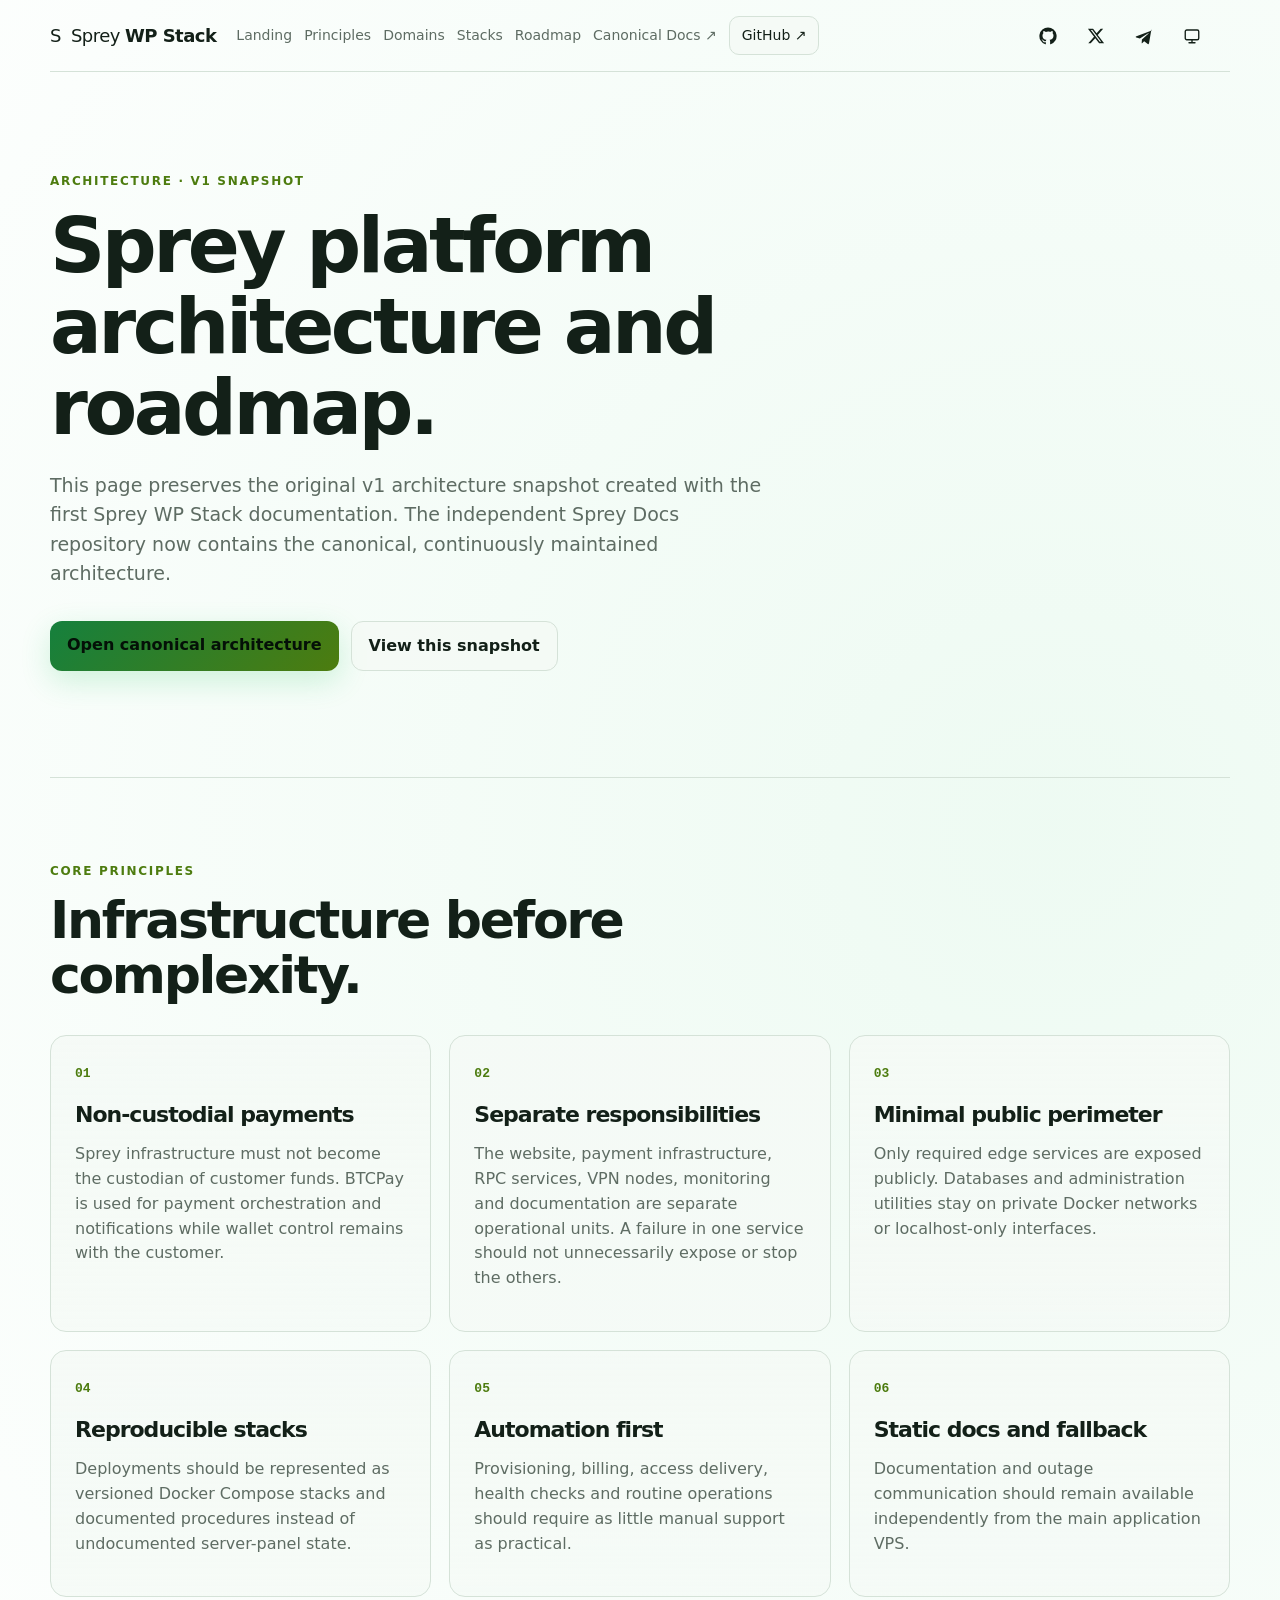
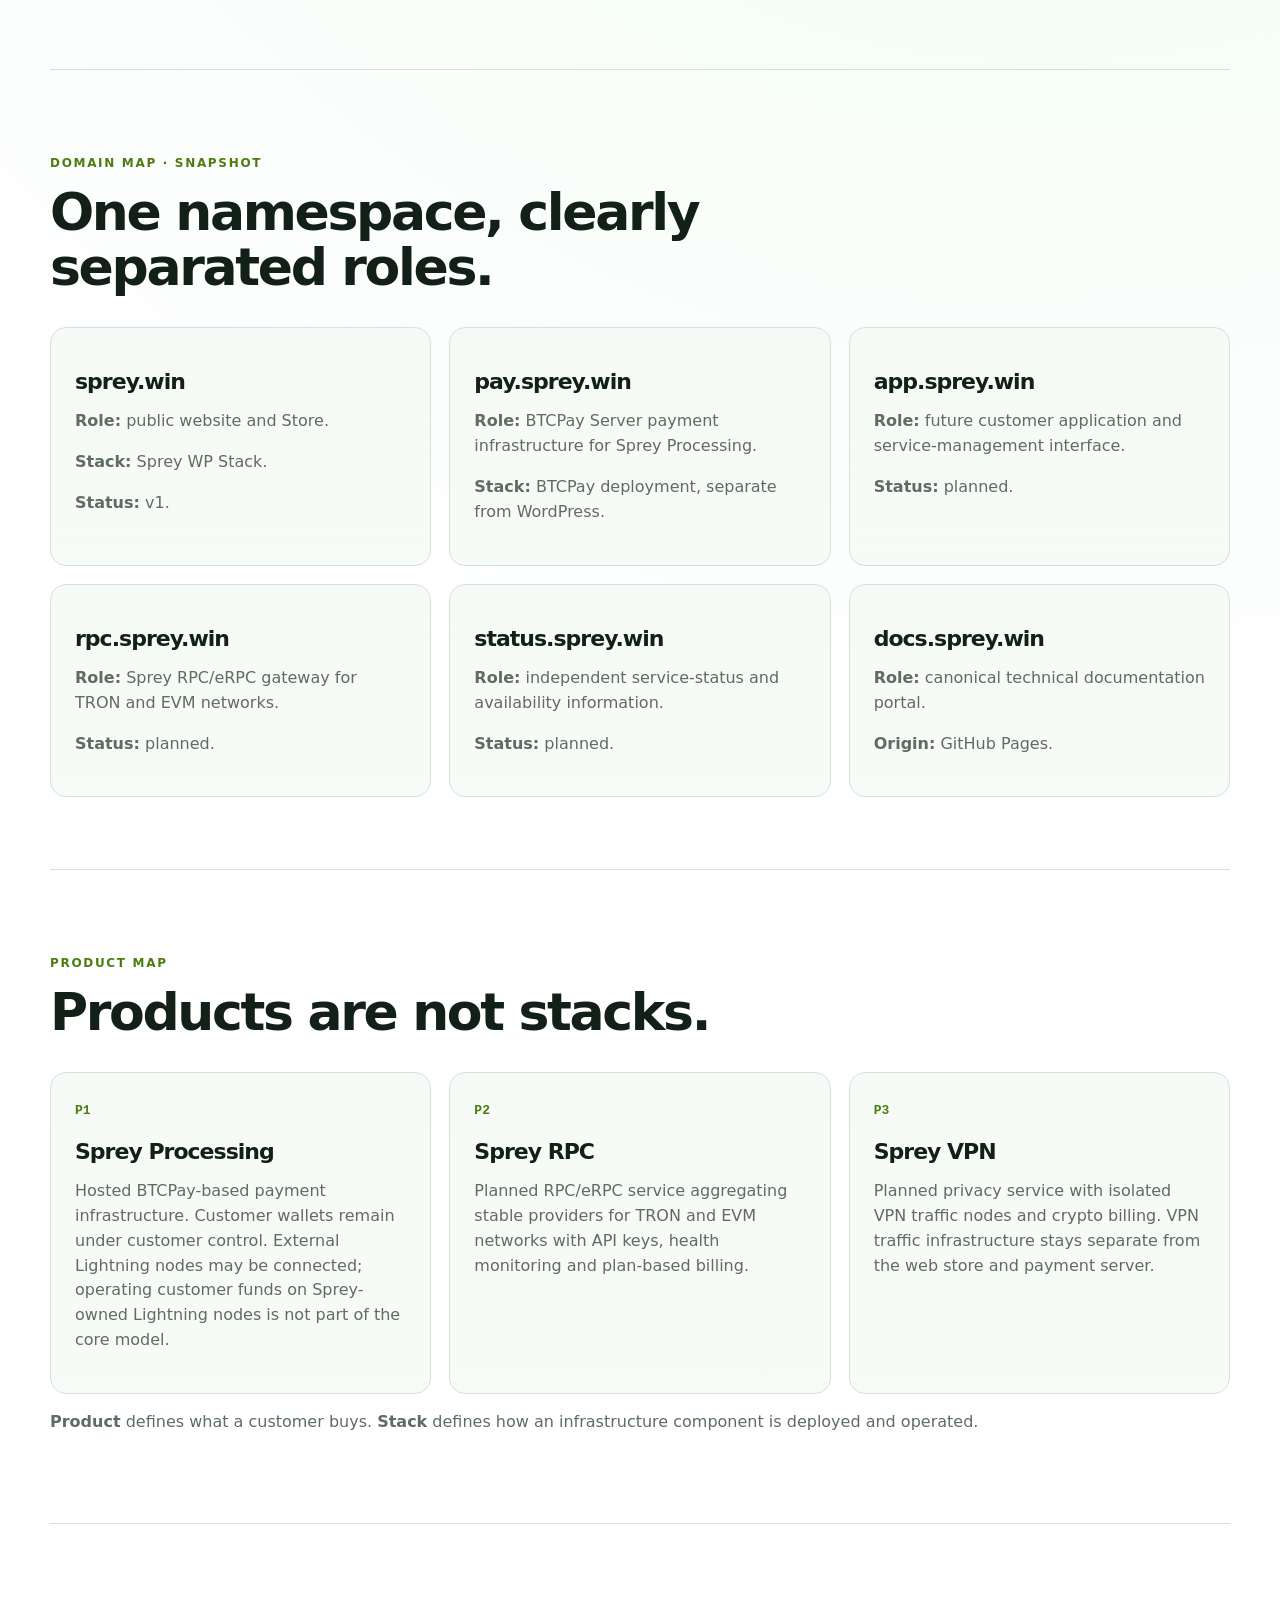
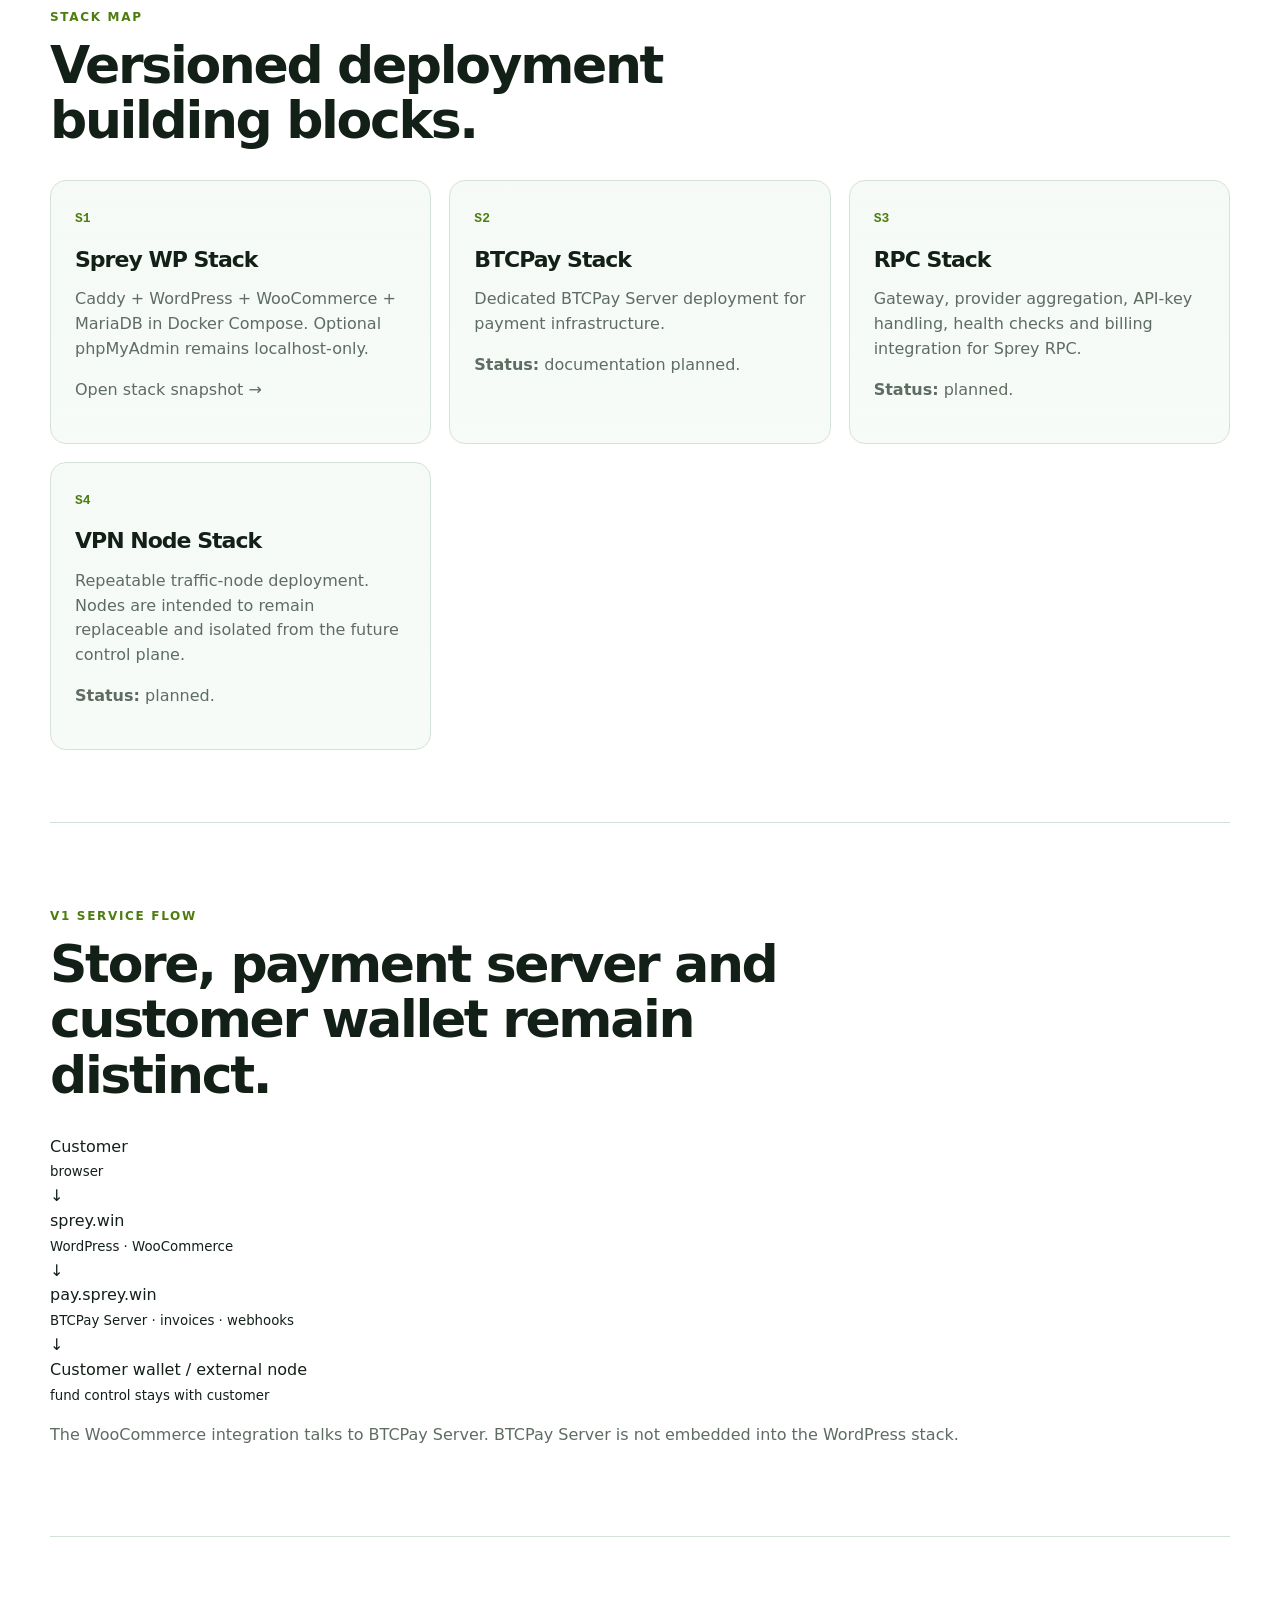
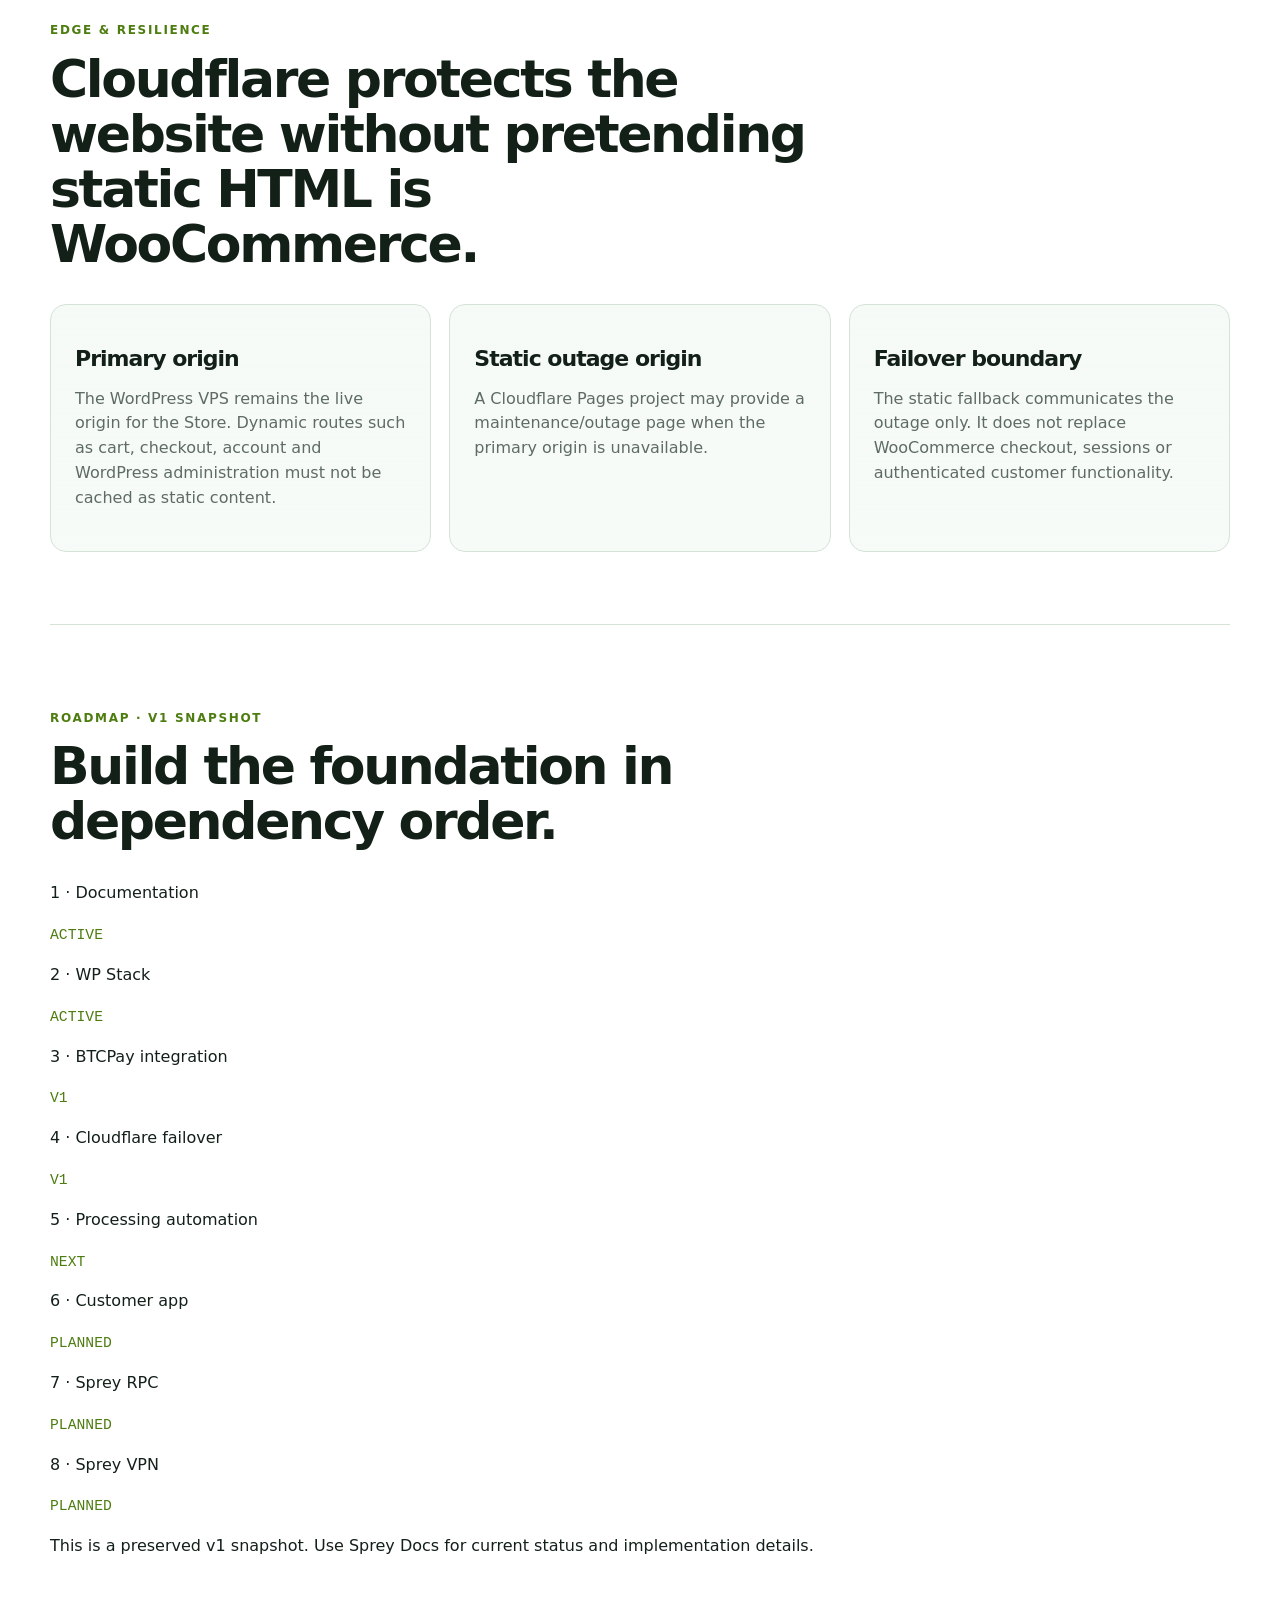
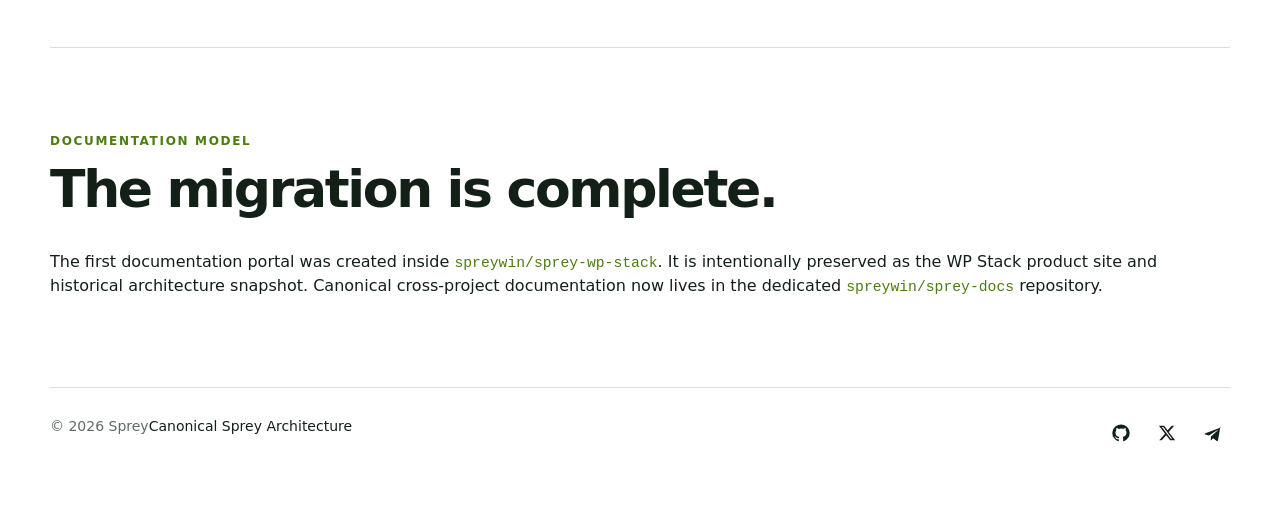
==== commit 2bfe19e9: "Restore WP Stack page metadata" ====
--- a/docs/architecture/index.html
+++ b/docs/architecture/index.html
@@ -5,6 +5,7 @@
   <meta name="viewport" content="width=device-width, initial-scale=1">
   <meta name="description" content="Sprey v1 architecture snapshot from the Sprey WP Stack product site.">
   <link rel="canonical" href="https://wp-stack.sprey.win/architecture/">
+  <link rel="icon" type="image/svg+xml" href="../favicon.svg">
   <title>Sprey Architecture Snapshot — Sprey WP Stack</title>
   <link rel="stylesheet" href="../style.css">
   <script src="../site.js" defer></script>
@@ -12,14 +13,14 @@
 <body>
 <header class="site-header">
   <a class="brand" href="../"><span class="brand-mark">S</span><span>Sprey <b>WP Stack</b></span></a>
-  <nav aria-label="Navigation"><a href="../">Landing</a><a href="#principles">Principles</a><a href="#domains">Domains</a><a href="#stacks">Stacks</a><a href="#roadmap">Roadmap</a><a href="https://docs.sprey.win/architecture/overview/" target="_blank" rel="noopener noreferrer">Canonical Docs ↗</a><a class="nav-github" href="https://github.com/spreywin" target="_blank" rel="noopener noreferrer">GitHub ↗</a></nav>
+  <nav aria-label="Navigation"><a href="../">Landing</a><a href="#principles">Principles</a><a href="#domains">Domains</a><a href="#stacks">Stacks</a><a href="#roadmap">Roadmap</a><a href="https://spreywin.github.io/sprey-docs/architecture/">Canonical Docs ↗</a><a class="nav-github" href="https://github.com/spreywin" rel="noopener">GitHub ↗</a></nav>
 </header>
 <main>
   <section class="hero">
     <p class="eyebrow">ARCHITECTURE · V1 SNAPSHOT</p>
     <h1>Sprey platform architecture and roadmap.</h1>
     <p class="lead">This page preserves the original v1 architecture snapshot created with the first Sprey WP Stack documentation. The independent Sprey Docs repository now contains the canonical, continuously maintained architecture.</p>
-    <div class="hero-actions"><a class="button primary" href="https://docs.sprey.win/architecture/overview/" target="_blank" rel="noopener noreferrer">Open canonical architecture</a><a class="button secondary" href="#roadmap">View this snapshot</a></div>
+    <div class="hero-actions"><a class="button primary" href="https://spreywin.github.io/sprey-docs/architecture/">Open canonical architecture</a><a class="button secondary" href="#roadmap">View this snapshot</a></div>
   </section>
 
   <section id="principles" class="section">
@@ -80,9 +81,9 @@
   <section class="section">
     <p class="eyebrow">EDGE & RESILIENCE</p><h2>Cloudflare protects the website without pretending static HTML is WooCommerce.</h2>
     <div class="cards">
-      <article><h3>Primary origin</h3><p>A Cloudflare Worker forwards each request to the WordPress VPS. Dynamic routes such as cart, checkout, account and WordPress administration must not be cached as static content.</p></article>
-      <article><h3>Request-time fallback</h3><p>On a network error, bounded timeout, or selected <code>502/503/504</code>, the Worker serves <code>sprey-outage.pages.dev</code>. Each new request tries primary again, providing automatic recovery.</p></article>
-      <article><h3>Failover boundary</h3><p>This is not a periodic health monitor. The static fallback communicates the outage only; it does not replace WooCommerce checkout, sessions, orders, payments, or authenticated functionality.</p></article>
+      <article><h3>Primary origin</h3><p>The WordPress VPS remains the live origin for the Store. Dynamic routes such as cart, checkout, account and WordPress administration must not be cached as static content.</p></article>
+      <article><h3>Static outage origin</h3><p>A Cloudflare Pages project may provide a maintenance/outage page when the primary origin is unavailable.</p></article>
+      <article><h3>Failover boundary</h3><p>The static fallback communicates the outage only. It does not replace WooCommerce checkout, sessions or authenticated customer functionality.</p></article>
     </div>
   </section>
 
@@ -106,6 +107,6 @@
     <p>The first documentation portal was created inside <code>spreywin/sprey-wp-stack</code>. It is intentionally preserved as the WP Stack product site and historical architecture snapshot. Canonical cross-project documentation now lives in the dedicated <code>spreywin/sprey-docs</code> repository.</p>
   </section>
 </main>
-<footer><span>© 2026 Sprey</span><a href="https://docs.sprey.win/architecture/overview/" target="_blank" rel="noopener noreferrer">Canonical Sprey Architecture</a></footer>
+<footer><span>© 2026 Sprey</span><a href="https://spreywin.github.io/sprey-docs/architecture/">Canonical Sprey Architecture</a></footer>
 </body>
 </html>
